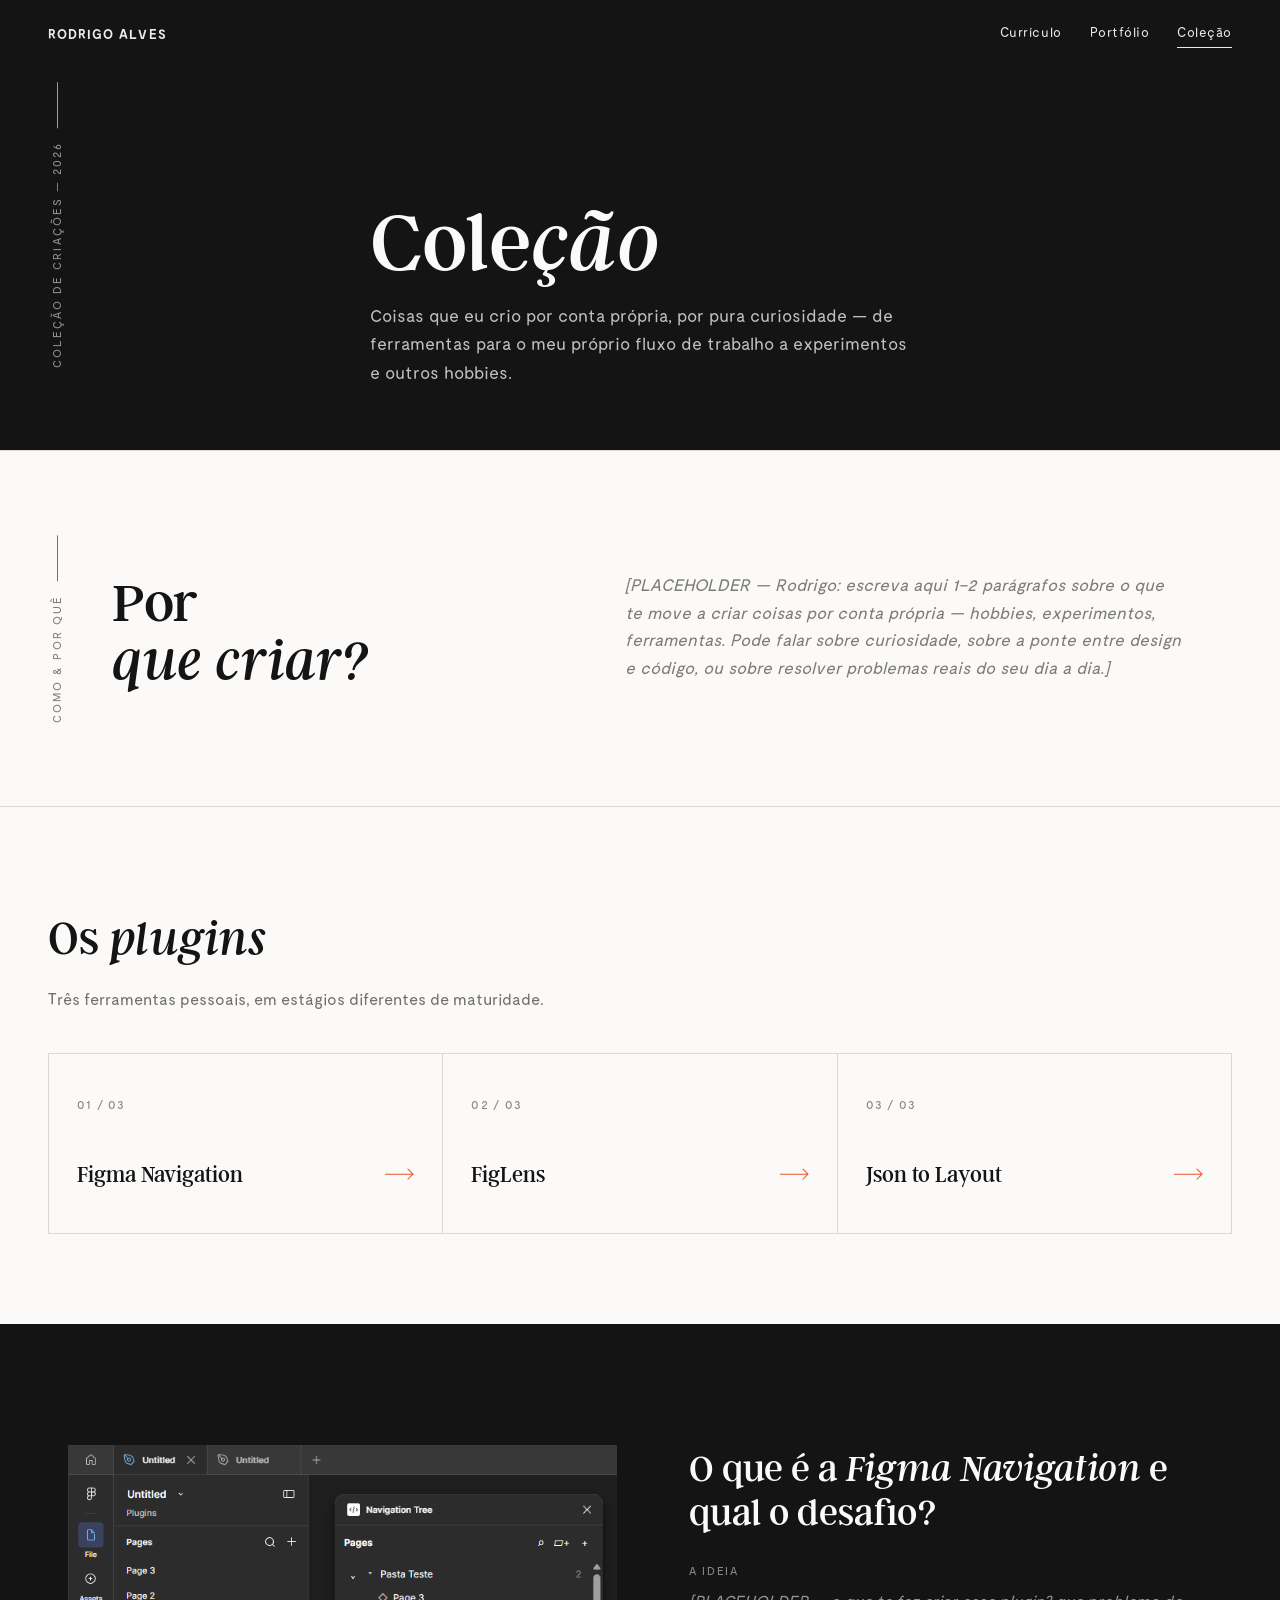
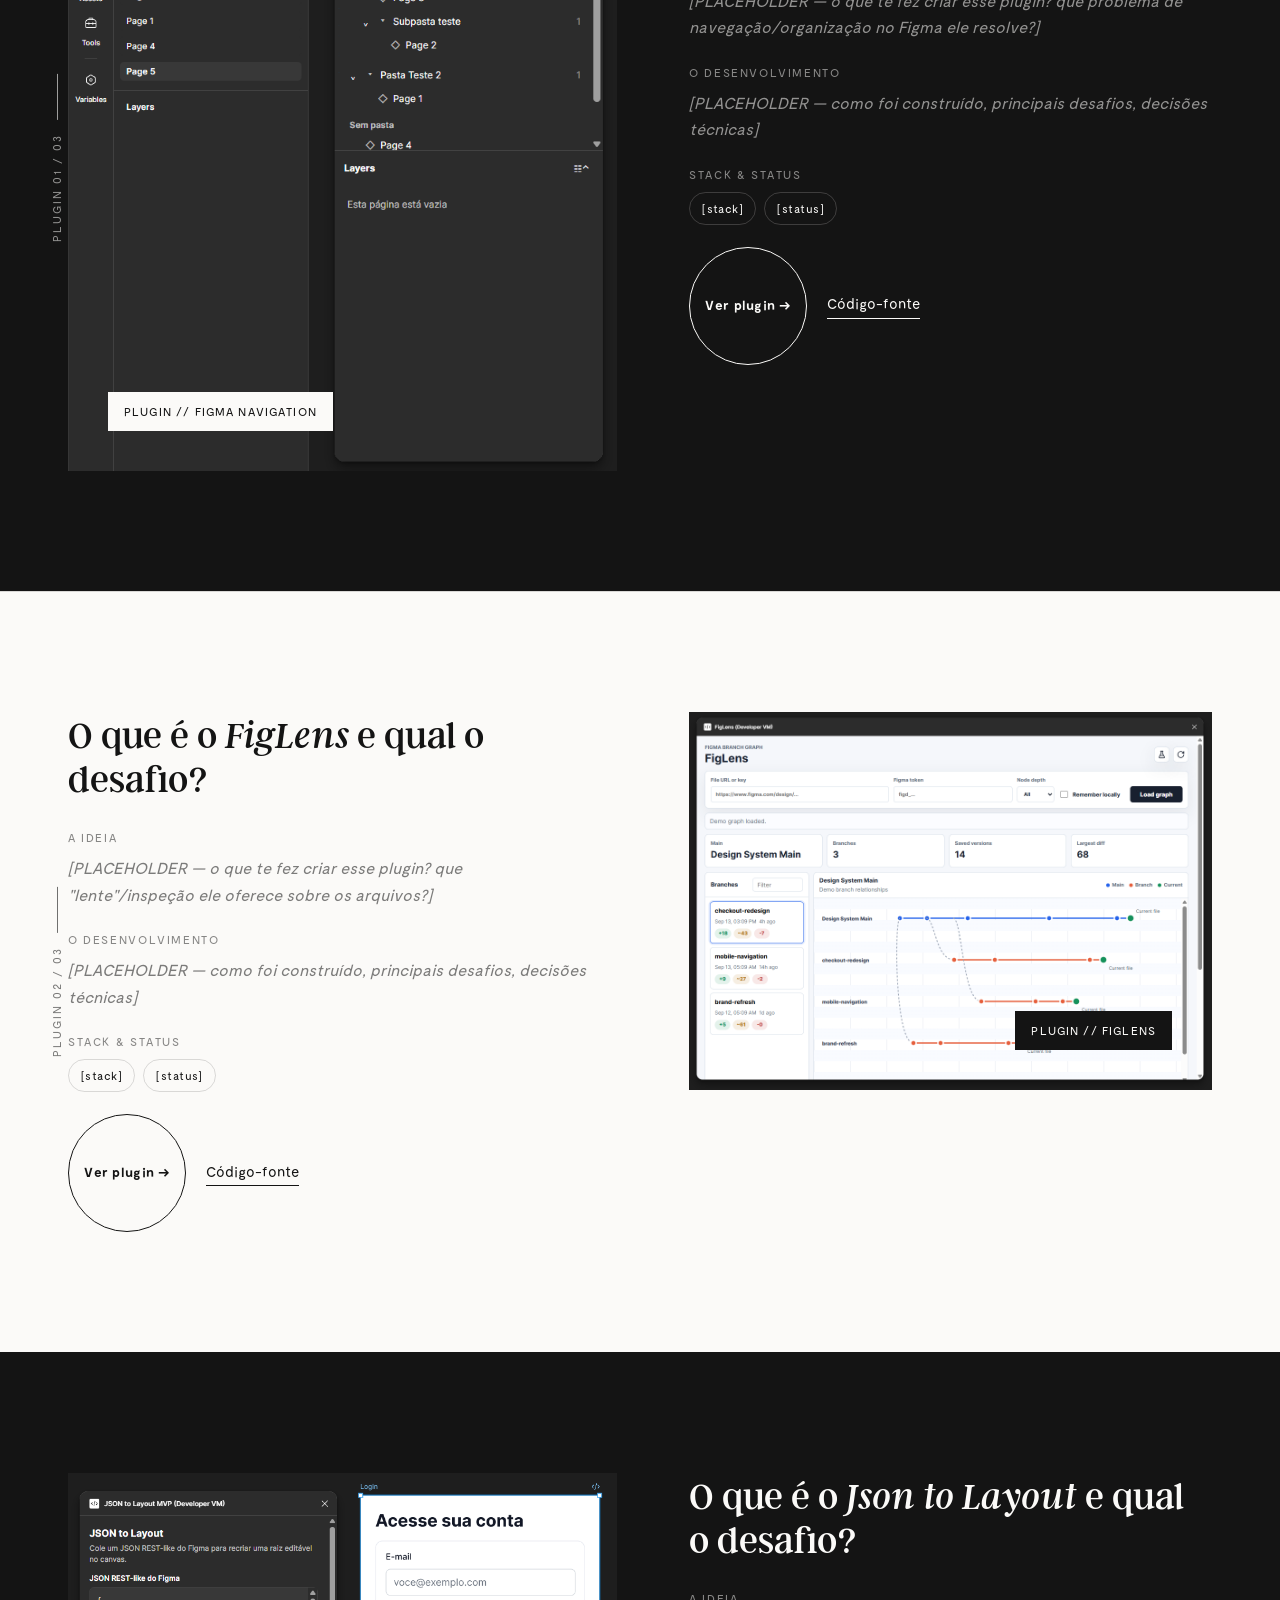
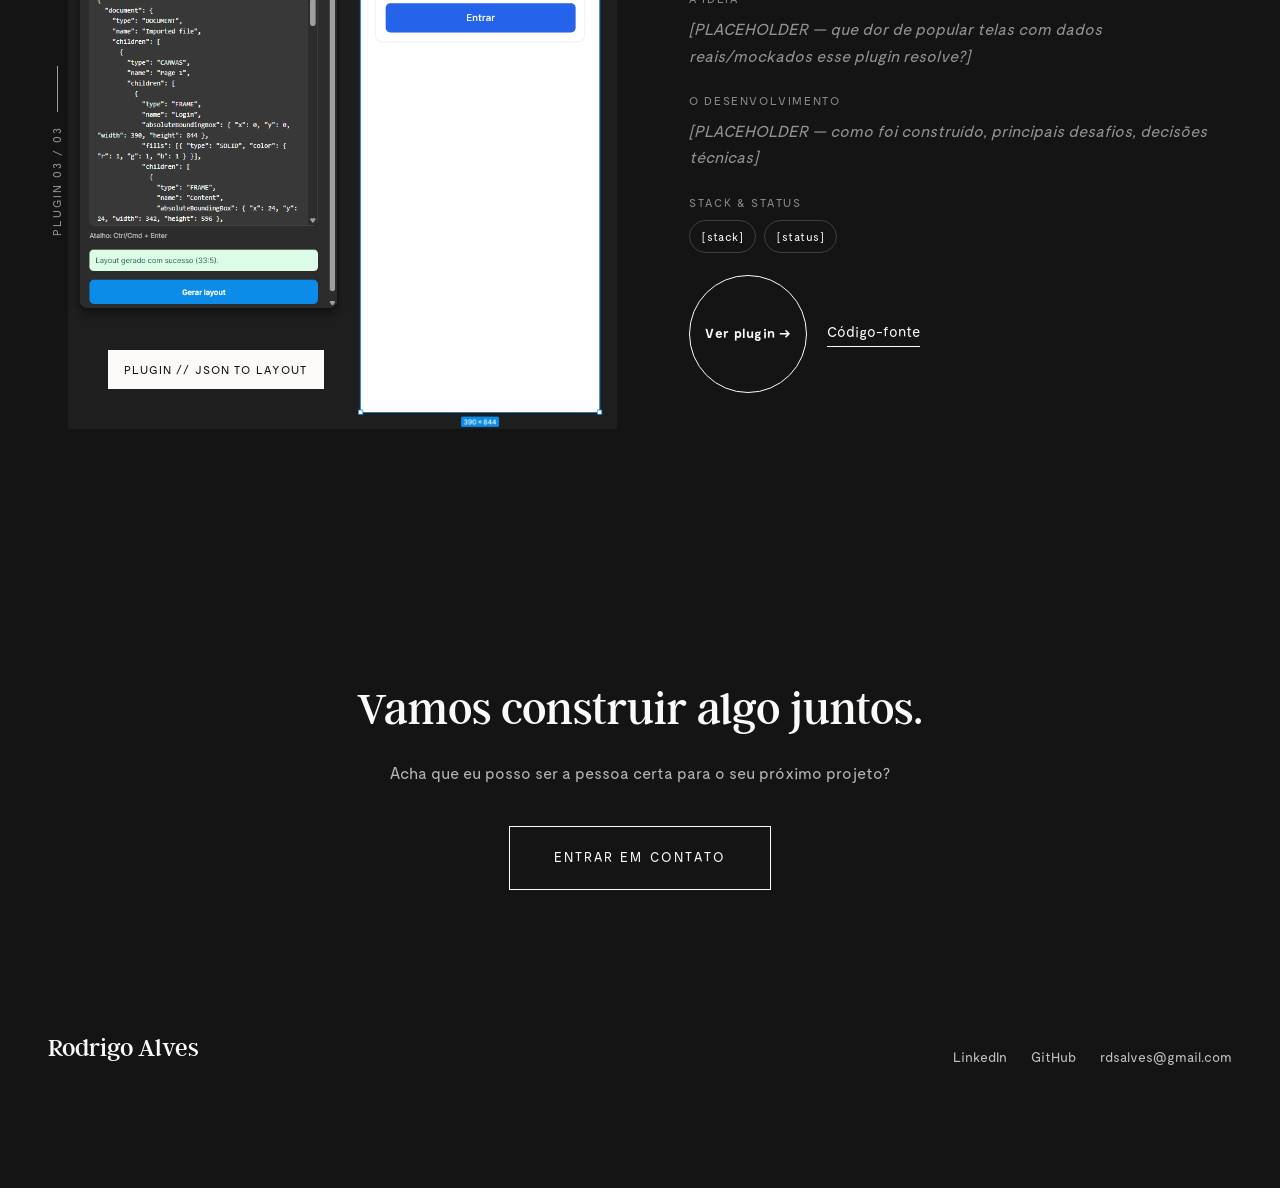
==== colecao.html @ f02ff97e "Colecao: encaixa os prints dos 3 plugins na composicao do portfolio Figma Navigation, FigLens e Json" ====
<!doctype html>
<html lang="pt-BR">
<head>
  <meta charset="UTF-8" />
  <meta name="viewport" content="width=device-width, initial-scale=1.0" />
  <title>Rodrigo Alves — Coleção de Criações</title>
  <meta name="description" content="A coleção de criações pessoais de Rodrigo Alves — de ferramentas para o próprio fluxo de trabalho a experimentos e outros hobbies." />
  <link rel="stylesheet" href="./assets/css/style.css" />
</head>
<body>

  <nav class="site-nav">
    <a href="./index.html" class="brand">Rodrigo Alves</a>
    <div class="nav-links">
      <a href="./cv.html">Currículo</a>
      <a href="./portfolio.html">Portfólio</a>
      <a href="./colecao.html" aria-current="page">Coleção</a>
    </div>
  </nav>

  <main id="top">

    <!-- ============ HERO ============ -->
    <section class="panel panel--dark page-hero">
      <div class="rail">
        <span class="tick" aria-hidden="true"></span>
        <span>Coleção de criações — 2026</span>
      </div>
      <div class="wrap">
        <h1>Cole<em>ção</em></h1>
        <p class="lede">Coisas que eu crio por conta própria, por pura curiosidade — de ferramentas
        para o meu próprio fluxo de trabalho a experimentos e outros hobbies.</p>
      </div>
    </section>

    <!-- ============ INTRO EDITORIAL ============ -->
    <section class="panel panel--light" id="sobre">
      <div class="rail">
        <span class="tick" aria-hidden="true"></span>
        <span>Como &amp; por quê</span>
      </div>
      <div class="wrap">
        <div class="editorial" data-reveal>
          <h2>Por<br /><em>que criar?</em></h2>
          <div class="editorial-body">
            <p class="placeholder-text">
              [PLACEHOLDER — Rodrigo: escreva aqui 1–2 parágrafos sobre o que te move a criar coisas
              por conta própria — hobbies, experimentos, ferramentas. Pode falar sobre curiosidade,
              sobre a ponte entre design e código, ou sobre resolver problemas reais do seu dia a dia.]
            </p>
          </div>
        </div>
      </div>
    </section>

    <!-- ============ INDEX GRID ============ -->
    <section class="panel panel--light panel--tight" id="plugins">
      <div class="wrap">
      <div class="index-heading" data-reveal style="padding-left:0;">
        <h2>Os <em>plugins</em></h2>
        <p>Três ferramentas pessoais, em estágios diferentes de maturidade.</p>
      </div>
      <div class="index-grid" data-reveal style="margin-left:0;">
        <a class="index-cell" href="#figma-navigation">
          <span class="num">01 / 03</span>
          <span class="name">Figma Navigation
            <svg class="icon" viewBox="0 0 40 16" fill="none" xmlns="http://www.w3.org/2000/svg"><path d="M0 8H38.5M38.5 8L31.5 1M38.5 8L31.5 15" stroke="currentColor" stroke-width="1.4" stroke-linecap="round" stroke-linejoin="round"/></svg>
          </span>
        </a>
        <a class="index-cell" href="#figlens">
          <span class="num">02 / 03</span>
          <span class="name">FigLens
            <svg class="icon" viewBox="0 0 40 16" fill="none" xmlns="http://www.w3.org/2000/svg"><path d="M0 8H38.5M38.5 8L31.5 1M38.5 8L31.5 15" stroke="currentColor" stroke-width="1.4" stroke-linecap="round" stroke-linejoin="round"/></svg>
          </span>
        </a>
        <a class="index-cell" href="#json-to-layout">
          <span class="num">03 / 03</span>
          <span class="name">Json to Layout
            <svg class="icon" viewBox="0 0 40 16" fill="none" xmlns="http://www.w3.org/2000/svg"><path d="M0 8H38.5M38.5 8L31.5 1M38.5 8L31.5 15" stroke="currentColor" stroke-width="1.4" stroke-linecap="round" stroke-linejoin="round"/></svg>
          </span>
        </a>
      </div>
      </div>
    </section>

    <!-- ============ SPREAD 1 — Figma Navigation ============ -->
    <section class="panel panel--dark" id="figma-navigation">
      <div class="rail">
        <span class="tick" aria-hidden="true"></span>
        <span>Plugin 01 / 03</span>
      </div>
      <div class="spread" data-reveal>
        <div class="spread-media has-image">
          <img src="./assets/img/collection/figma-navigation.png" alt="Plugin Figma Navigation (Navigation Tree) rodando na interface do Figma, organizando as páginas em pastas" />
          <span class="project-tag">Plugin // Figma Navigation</span>
        </div>
        <div class="spread-content">
          <h3>O que é a <em>Figma Navigation</em> e qual o desafio?</h3>
          <div class="spread-block">
            <h4>A ideia</h4>
            <p class="placeholder-text">[PLACEHOLDER — o que te fez criar esse plugin? que problema de navegação/organização no Figma ele resolve?]</p>
          </div>
          <div class="spread-block">
            <h4>O desenvolvimento</h4>
            <p class="placeholder-text">[PLACEHOLDER — como foi construído, principais desafios, decisões técnicas]</p>
          </div>
          <div class="spread-block">
            <h4>Stack &amp; status</h4>
            <div class="tag-list">
              <span class="tag">[stack]</span>
              <span class="tag">[status]</span>
            </div>
          </div>
          <div class="spread-actions">
            <a class="btn-circle" href="#">Ver plugin →</a>
            <a class="text-link" href="#">Código-fonte</a>
          </div>
        </div>
      </div>
    </section>

    <!-- ============ SPREAD 2 — FigLens ============ -->
    <section class="panel panel--light" id="figlens">
      <div class="rail">
        <span class="tick" aria-hidden="true"></span>
        <span>Plugin 02 / 03</span>
      </div>
      <div class="spread spread--reverse" data-reveal>
        <div class="spread-media has-image">
          <img src="./assets/img/collection/figlens.png" alt="Plugin FigLens exibindo o grafo de branches (Figma Branch Graph) de um design system" />
          <span class="project-tag">Plugin // FigLens</span>
        </div>
        <div class="spread-content">
          <h3>O que é o <em>FigLens</em> e qual o desafio?</h3>
          <div class="spread-block">
            <h4>A ideia</h4>
            <p class="placeholder-text">[PLACEHOLDER — o que te fez criar esse plugin? que "lente"/inspeção ele oferece sobre os arquivos?]</p>
          </div>
          <div class="spread-block">
            <h4>O desenvolvimento</h4>
            <p class="placeholder-text">[PLACEHOLDER — como foi construído, principais desafios, decisões técnicas]</p>
          </div>
          <div class="spread-block">
            <h4>Stack &amp; status</h4>
            <div class="tag-list">
              <span class="tag">[stack]</span>
              <span class="tag">[status]</span>
            </div>
          </div>
          <div class="spread-actions">
            <a class="btn-circle" href="#">Ver plugin →</a>
            <a class="text-link" href="#">Código-fonte</a>
          </div>
        </div>
      </div>
    </section>

    <!-- ============ SPREAD 3 — Json to Layout ============ -->
    <section class="panel panel--dark" id="json-to-layout">
      <div class="rail">
        <span class="tick" aria-hidden="true"></span>
        <span>Plugin 03 / 03</span>
      </div>
      <div class="spread" data-reveal>
        <div class="spread-media has-image">
          <img src="./assets/img/collection/json-to-layout.png" alt="Plugin JSON to Layout convertendo um JSON REST-like do Figma em um layout editável no canvas" />
          <span class="project-tag">Plugin // Json to Layout</span>
        </div>
        <div class="spread-content">
          <h3>O que é o <em>Json to Layout</em> e qual o desafio?</h3>
          <div class="spread-block">
            <h4>A ideia</h4>
            <p class="placeholder-text">[PLACEHOLDER — que dor de popular telas com dados reais/mockados esse plugin resolve?]</p>
          </div>
          <div class="spread-block">
            <h4>O desenvolvimento</h4>
            <p class="placeholder-text">[PLACEHOLDER — como foi construído, principais desafios, decisões técnicas]</p>
          </div>
          <div class="spread-block">
            <h4>Stack &amp; status</h4>
            <div class="tag-list">
              <span class="tag">[stack]</span>
              <span class="tag">[status]</span>
            </div>
          </div>
          <div class="spread-actions">
            <a class="btn-circle" href="#">Ver plugin →</a>
            <a class="text-link" href="#">Código-fonte</a>
          </div>
        </div>
      </div>
    </section>

  </main>

  <footer class="panel panel--dark" id="contato">
    <div class="wrap">
      <div class="closing" data-reveal style="padding:0;">
        <h2>Vamos construir algo juntos.</h2>
        <p>Acha que eu posso ser a pessoa certa para o seu próximo projeto?</p>
        <a class="btn-box" href="mailto:rdsalves@gmail.com">Entrar em contato</a>
      </div>
      <div class="site-footer" style="padding-bottom:0; margin-top:72px;">
        <span class="mark">Rodrigo Alves</span>
        <div class="links">
          <a href="https://www.linkedin.com/in/rdsalves" target="_blank" rel="noopener">LinkedIn</a>
          <a href="https://github.com/rdsalvesPUC" target="_blank" rel="noopener">GitHub</a>
          <a href="mailto:rdsalves@gmail.com">rdsalves@gmail.com</a>
        </div>
      </div>
    </div>
  </footer>

  <script src="./assets/js/script.js"></script>
</body>
</html>
---- assets/css/style.css ----
/* ==========================================================================
   Rodrigo Alves — Coleção de Criações — v2 "Editorial"
   Adaptado da identidade visual do portfólio pessoal (ArgentCF + Moderat,
   preto/branco/coral, tipografia editorial, wayfinding rotacionado).
   ========================================================================== */

@font-face {
  font-family: "Argent CF";
  src: url("../fonts/ArgentCF-Light.woff2") format("woff2");
  font-weight: 300;
  font-style: normal;
  font-display: swap;
}
@font-face {
  font-family: "Argent CF";
  src: url("../fonts/ArgentCF-LightItalic.woff2") format("woff2");
  font-weight: 300;
  font-style: italic;
  font-display: swap;
}
@font-face {
  font-family: "Argent CF";
  src: url("../fonts/ArgentCF-Regular.woff2") format("woff2");
  font-weight: 400;
  font-style: normal;
  font-display: swap;
}
@font-face {
  font-family: "Argent CF";
  src: url("../fonts/ArgentCF-RegularItalic.woff2") format("woff2");
  font-weight: 400;
  font-style: italic;
  font-display: swap;
}
@font-face {
  font-family: "Argent CF";
  src: url("../fonts/ArgentCF-DemiBold.woff2") format("woff2");
  font-weight: 600;
  font-style: normal;
  font-display: swap;
}
@font-face {
  font-family: "Argent CF";
  src: url("../fonts/ArgentCF-ExtraBold.woff2") format("woff2");
  font-weight: 800;
  font-style: normal;
  font-display: swap;
}
@font-face {
  font-family: "Moderat";
  src: url("../fonts/Moderat-Regular.woff2") format("woff2");
  font-weight: 400;
  font-style: normal;
  font-display: swap;
}
@font-face {
  font-family: "Moderat";
  src: url("../fonts/Moderat-Bold.woff2") format("woff2");
  font-weight: 700;
  font-style: normal;
  font-display: swap;
}

:root {
  --ink: #141414;
  --ink-soft: #2a2a2a;
  --paper: #fbfaf8;
  --paper-dim: #efece7;
  --coral: #e8552e;
  --line: rgba(20, 20, 20, 0.15);
  --line-on-dark: rgba(251, 250, 248, 0.18);
  --serif: "Argent CF", Georgia, "Times New Roman", serif;
  --sans: "Moderat", -apple-system, BlinkMacSystemFont, "Segoe UI", sans-serif;
  --gutter: 48px;
}

* {
  box-sizing: border-box;
}

html {
  scroll-behavior: smooth;
}

body {
  margin: 0;
  background: var(--paper);
  color: var(--ink);
  font-family: var(--sans);
  font-size: 16px;
  line-height: 1.65;
  -webkit-font-smoothing: antialiased;
}

img {
  max-width: 100%;
  display: block;
}

a {
  color: inherit;
}

.icon {
  width: 1em;
  height: 1em;
  display: inline-block;
  vertical-align: middle;
}

.wrap {
  max-width: 1366px;
  margin: 0 auto;
  padding: 0 var(--gutter);
}

@media (max-width: 720px) {
  :root {
    --gutter: 24px;
  }
}

/* ---------- Rail: vertical rotated wayfinding label ---------- */

.rail {
  position: absolute;
  left: var(--gutter);
  top: 50%;
  transform: translateY(-50%);
  display: flex;
  flex-direction: column;
  align-items: center;
  gap: 14px;
}

.rail .tick {
  width: 1px;
  height: 46px;
  background: currentColor;
  opacity: 0.6;
}

.rail span {
  writing-mode: vertical-rl;
  transform: rotate(180deg);
  font-family: var(--sans);
  font-size: 0.7rem;
  letter-spacing: 0.18em;
  text-transform: uppercase;
  opacity: 0.55;
  white-space: nowrap;
}

@media (max-width: 720px) {
  .rail {
    display: none;
  }
}

/* ---------- Nav ---------- */

.site-nav {
  position: fixed;
  top: 0;
  left: 0;
  right: 0;
  z-index: 30;
  display: flex;
  justify-content: space-between;
  align-items: center;
  gap: 16px;
  padding: 22px var(--gutter);
  mix-blend-mode: difference;
  color: #fff;
  font-family: var(--sans);
  font-size: 0.82rem;
  letter-spacing: 0.04em;
}

.site-nav a {
  text-decoration: none;
  color: inherit;
}

.site-nav .nav-links {
  display: flex;
  gap: 28px;
}

.site-nav .nav-links a {
  padding-bottom: 3px;
  border-bottom: 1px solid transparent;
}

.site-nav .nav-links a:hover {
  border-bottom-color: currentColor;
}

.site-nav .nav-links a[aria-current="page"] {
  border-bottom-color: currentColor;
}

.site-nav .brand {
  font-weight: 700;
  text-transform: uppercase;
  letter-spacing: 0.08em;
  white-space: nowrap;
}

@media (max-width: 620px) {
  .site-nav {
    font-size: 0.74rem;
    padding: 16px var(--gutter);
  }
  .site-nav .nav-links {
    gap: 16px;
  }
}

/* ---------- Panels (full-bleed alternating sections) ---------- */

.panel {
  position: relative;
  padding: 120px 0;
  overflow: hidden;
}

.panel--dark {
  background: var(--ink);
  color: var(--paper);
}

.panel--light {
  background: var(--paper);
  color: var(--ink);
}

.panel--tight {
  padding: 90px 0;
}

.panel + .panel {
  border-top: 1px solid var(--line);
}

.panel--dark + .panel--dark {
  border-top-color: var(--line-on-dark);
}

/* ---------- Hero ---------- */

.hero {
  min-height: 100vh;
  display: flex;
  align-items: center;
  padding-top: 120px;
  padding-bottom: 80px;
}

.hero-eyebrow {
  display: flex;
  align-items: center;
  gap: 10px;
  font-size: 0.78rem;
  letter-spacing: 0.18em;
  text-transform: uppercase;
  margin-bottom: 28px;
  color: var(--paper);
  opacity: 0.85;
}

.hero-eyebrow .icon {
  color: var(--coral);
  width: 1.4em;
  height: 0.6em;
}

.hero h1 {
  font-family: var(--sans);
  font-weight: 700;
  text-transform: uppercase;
  letter-spacing: 0.01em;
  font-size: clamp(2.6rem, 8vw, 5.6rem);
  line-height: 0.98;
  margin: 0 0 28px;
}

.hero .tagline {
  font-family: var(--serif);
  font-style: italic;
  font-weight: 400;
  font-size: clamp(1.3rem, 2.6vw, 1.9rem);
  max-width: 20ch;
  margin: 0;
  display: flex;
  align-items: baseline;
  gap: 14px;
}

.hero .tagline .icon {
  color: var(--coral);
  font-style: normal;
  width: 0.6em;
  height: 0.6em;
}

.hero-scroll {
  position: absolute;
  right: var(--gutter);
  bottom: 56px;
  width: 60px;
  height: 60px;
  color: var(--paper);
  opacity: 0.8;
}

/* ---------- Editorial intro (title col + text col) ---------- */

.editorial {
  display: grid;
  grid-template-columns: 0.85fr 1.15fr;
  gap: 64px;
  padding-left: 64px;
}

.editorial h2 {
  font-family: var(--serif);
  font-size: clamp(2.4rem, 5vw, 3.6rem);
  font-weight: 400;
  line-height: 1;
  margin: 0;
}

.editorial h2 em {
  font-style: italic;
  font-weight: 400;
}

.editorial-body p {
  margin: 0 0 20px;
  font-size: 1.05rem;
  max-width: 56ch;
}

.editorial-body p:last-child {
  margin-bottom: 0;
}

.editorial-body p.placeholder-text {
  font-style: italic;
  opacity: 0.55;
}

@media (max-width: 860px) {
  .editorial {
    grid-template-columns: 1fr;
    padding-left: 0;
    gap: 28px;
  }
}

/* ---------- Index grid (bordered, like the client-logo grid) ---------- */

.index-heading {
  padding-left: 64px;
  margin-bottom: 40px;
}

.index-heading h2 {
  font-family: var(--serif);
  font-size: clamp(2.2rem, 4.5vw, 3rem);
  font-weight: 400;
  margin: 0 0 10px;
}

.index-heading p {
  margin: 0;
  opacity: 0.6;
}

.index-grid {
  display: grid;
  grid-template-columns: repeat(3, 1fr);
  border-top: 1px solid var(--line);
  border-left: 1px solid var(--line);
  margin-left: 64px;
}

.index-cell {
  border-right: 1px solid var(--line);
  border-bottom: 1px solid var(--line);
  padding: 40px 28px;
  display: flex;
  flex-direction: column;
  justify-content: space-between;
  gap: 40px;
  min-height: 180px;
  text-decoration: none;
  color: inherit;
  transition: background 0.2s ease;
}

.index-cell:hover {
  background: var(--paper-dim);
}

.index-cell .num {
  font-family: var(--sans);
  font-size: 0.78rem;
  letter-spacing: 0.1em;
  opacity: 0.5;
}

.index-cell .name {
  font-family: var(--serif);
  font-size: 1.4rem;
  display: flex;
  align-items: center;
  justify-content: space-between;
  gap: 12px;
}

.index-cell .name .icon {
  color: var(--coral);
  width: 1.3em;
  height: 0.55em;
  flex-shrink: 0;
}

@media (max-width: 860px) {
  .index-grid,
  .index-heading {
    margin-left: 0;
    padding-left: 0;
  }
  .index-grid {
    grid-template-columns: 1fr;
  }
}

/* ---------- Case-study spreads ---------- */

.spread {
  display: grid;
  grid-template-columns: minmax(0, 1.05fr) 1fr;
  align-items: start;
  gap: 72px;
  max-width: 1240px;
  margin: 0 auto;
  padding: 0 var(--gutter);
}

.spread-media {
  position: relative;
  background: linear-gradient(135deg, rgba(255, 255, 255, 0.06), rgba(255, 255, 255, 0));
  display: flex;
  align-items: center;
  justify-content: center;
  padding: 64px;
  min-height: 420px;
}

.panel--light .spread-media {
  background: linear-gradient(135deg, var(--paper-dim), var(--paper));
}

.spread-media .frame {
  width: 100%;
  aspect-ratio: 4/3;
  border: 1px dashed var(--line);
  display: flex;
  align-items: center;
  justify-content: center;
  text-align: center;
  font-size: 0.85rem;
  opacity: 0.6;
  padding: 20px;
}

.panel--dark .spread-media .frame {
  border-color: var(--line-on-dark);
}

.spread-media img {
  width: 100%;
  height: 100%;
  object-fit: cover;
}

.project-tag {
  position: absolute;
  left: 40px;
  bottom: 40px;
  background: var(--paper);
  color: var(--ink);
  font-size: 0.72rem;
  letter-spacing: 0.1em;
  text-transform: uppercase;
  padding: 10px 16px;
}

.panel--light .project-tag {
  background: var(--ink);
  color: var(--paper);
}

.spread-content {
  display: flex;
  flex-direction: column;
  justify-content: flex-start;
  padding: 0;
}

.spread-content h3 {
  font-family: var(--serif);
  font-weight: 400;
  font-size: clamp(1.7rem, 3.2vw, 2.4rem);
  line-height: 1.15;
  margin: 0 0 28px;
}

.spread-content h3 em {
  font-style: italic;
}

.spread-block {
  margin-bottom: 22px;
}

.spread-block:last-of-type {
  margin-bottom: 28px;
}

.spread-block h4 {
  font-size: 0.72rem;
  text-transform: uppercase;
  letter-spacing: 0.14em;
  opacity: 0.5;
  margin: 0 0 8px;
  font-weight: 400;
}

.spread-block p {
  margin: 0;
  max-width: 52ch;
}

.spread-block p.placeholder-text {
  font-style: italic;
  opacity: 0.55;
}

.tag-list {
  display: flex;
  flex-wrap: wrap;
  gap: 8px;
}

.tag {
  font-size: 0.72rem;
  letter-spacing: 0.04em;
  padding: 6px 12px;
  border: 1px solid var(--line);
  border-radius: 999px;
}

.panel--dark .tag {
  border-color: var(--line-on-dark);
}

/* dev-coded chip: coral outline (design em tinta, desenvolvimento em coral) */
.tag--dev {
  border-color: var(--coral);
  color: var(--coral);
}

.btn-circle {
  width: 118px;
  height: 118px;
  border-radius: 50%;
  border: 1px solid currentColor;
  display: flex;
  align-items: center;
  justify-content: center;
  text-align: center;
  text-decoration: none;
  color: inherit;
  font-family: var(--sans);
  font-size: 0.82rem;
  font-weight: 700;
  letter-spacing: 0.02em;
  flex-shrink: 0;
  transition: background 0.2s ease, color 0.2s ease;
}

.panel--dark .btn-circle:hover {
  background: var(--paper);
  color: var(--ink);
}

.panel--light .btn-circle:hover {
  background: var(--ink);
  color: var(--paper);
}

.spread-actions {
  display: flex;
  align-items: center;
  gap: 20px;
  flex-wrap: wrap;
}

.text-link {
  font-size: 0.9rem;
  text-decoration: none;
  border-bottom: 1px solid currentColor;
  padding-bottom: 2px;
  color: inherit;
}

.spread--reverse .spread-media {
  order: 2;
}

.spread--reverse .spread-content {
  order: 1;
}

@media (max-width: 860px) {
  .spread {
    grid-template-columns: 1fr;
    gap: 32px;
  }
  .spread--reverse .spread-media,
  .spread--reverse .spread-content {
    order: initial;
  }
  .spread-media.has-image > img,
  .spread--reverse .spread-media.has-image > img {
    width: 100%;
    margin-left: 0;
  }
  .spread-media.has-image:has(.work-shot) {
    padding-bottom: 0;
  }
  .spread-media.has-image .work-shot {
    position: static;
    width: 80%;
    margin: -28px 0 0 auto;
  }
  .spread--reverse .spread-media.has-image .work-shot {
    margin: -28px auto 0 0;
  }
  .spread-media {
    padding: 24px;
    min-height: 0;
  }
  .spread-media.has-image {
    padding: 0;
  }
  .spread-content {
    padding: 0;
  }
}

/* ---------- Footer ---------- */

.site-footer {
  padding: 64px 0 48px;
  display: flex;
  justify-content: space-between;
  align-items: flex-end;
  flex-wrap: wrap;
  gap: 24px;
}

.site-footer .mark {
  font-family: var(--serif);
  font-size: 1.6rem;
}

.site-footer .links {
  display: flex;
  gap: 24px;
  flex-wrap: wrap;
}

.site-footer a {
  text-decoration: none;
  font-size: 0.85rem;
  opacity: 0.75;
}

.site-footer a:hover {
  opacity: 1;
}

/* ---------- Reveal on scroll (progressive enhancement) ---------- */

.reveal-ready {
  opacity: 0;
  transform: translateY(20px);
  transition: opacity 0.7s ease, transform 0.7s ease;
}

.reveal-ready.is-visible {
  opacity: 1;
  transform: translateY(0);
}

/* ==========================================================================
   v3 — multipage additions
   ========================================================================== */

/* ---------- Page hero (secondary pages) ---------- */

.page-hero {
  min-height: 50vh;
  display: flex;
  align-items: flex-end;
  padding-top: 140px;
  padding-bottom: 64px;
}

.page-hero h1 {
  font-family: var(--serif);
  font-weight: 400;
  font-size: clamp(2.8rem, 8vw, 5.4rem);
  line-height: 0.98;
  margin: 0 0 20px;
}

.page-hero h1 em {
  font-style: italic;
}

.page-hero .lede {
  font-size: 1.08rem;
  max-width: 54ch;
  opacity: 0.75;
  margin: 0;
}

/* ---------- Home: name lockup ---------- */

.lockup h1 {
  font-family: var(--sans);
  font-weight: 700;
  text-transform: uppercase;
  font-size: clamp(2.4rem, 7.5vw, 5.2rem);
  line-height: 1.02;
  letter-spacing: 0.14em;
  margin: 0 0 18px;
}

@media (max-width: 620px) {
  .lockup h1 {
    letter-spacing: 0.06em;
  }
}

/* ---------- Nav cards (home index) ---------- */

.nav-grid {
  display: grid;
  grid-template-columns: repeat(3, 1fr);
  border-top: 1px solid var(--line);
  border-left: 1px solid var(--line);
}

.panel--dark .nav-grid {
  border-top-color: var(--line-on-dark);
  border-left-color: var(--line-on-dark);
}

.nav-card {
  border-right: 1px solid var(--line);
  border-bottom: 1px solid var(--line);
  padding: 36px 30px 30px;
  display: flex;
  flex-direction: column;
  gap: 14px;
  min-height: 230px;
  text-decoration: none;
  color: inherit;
  transition: background 0.25s ease;
}

.panel--dark .nav-card {
  border-right-color: var(--line-on-dark);
  border-bottom-color: var(--line-on-dark);
}

.nav-card:hover {
  background: var(--paper-dim);
}

.panel--dark .nav-card:hover {
  background: rgba(251, 250, 248, 0.05);
}

.nav-card .num {
  font-size: 0.74rem;
  letter-spacing: 0.14em;
  opacity: 0.45;
}

.nav-card h3 {
  font-family: var(--serif);
  font-weight: 400;
  font-size: 1.7rem;
  margin: 0;
}

.nav-card p {
  margin: 0;
  font-size: 0.92rem;
  opacity: 0.65;
  flex-grow: 1;
}

.nav-card .go {
  display: flex;
  align-items: center;
  gap: 10px;
  font-size: 0.8rem;
  letter-spacing: 0.08em;
  text-transform: uppercase;
  color: var(--coral);
}

.nav-card .go .icon {
  width: 1.6em;
  height: 0.7em;
}

@media (max-width: 860px) {
  .nav-grid {
    grid-template-columns: 1fr;
  }
  .nav-card {
    min-height: 0;
  }
}

/* ---------- Client logo grid ---------- */

.logo-grid {
  display: grid;
  grid-template-columns: repeat(5, 1fr);
  border-top: 1px solid var(--line);
  border-left: 1px solid var(--line);
}

.logo-cell {
  border-right: 1px solid var(--line);
  border-bottom: 1px solid var(--line);
  aspect-ratio: 3 / 2;
  display: flex;
  align-items: center;
  justify-content: center;
  padding: 22px;
}

.logo-cell a {
  display: flex;
  align-items: center;
  justify-content: center;
  width: 100%;
  height: 100%;
}

.logo-cell img {
  max-width: 100%;
  max-height: 100%;
  width: auto;
  object-fit: contain;
  filter: grayscale(1);
  opacity: 0.75;
  transition: opacity 0.25s ease;
  /* os PNGs vêm do PDF com fundo branco opaco; multiply "apaga" esse fundo
     contra o papel off-white em vez de deixar caixinhas brancas visíveis.
     Só funciona sobre fundo claro — a grade de logos só aparece em painéis claros. */
  mix-blend-mode: multiply;
}

.logo-cell:hover img {
  opacity: 1;
}

@media (max-width: 860px) {
  .logo-grid {
    grid-template-columns: repeat(2, 1fr);
  }
}

/* ---------- Spread media with real images ---------- */

.spread-media.has-image {
  padding: 0;
  background: transparent;
  min-height: 0;
  display: block;
}

.spread-media.has-image > img {
  width: 88%;
  height: auto;
  display: block;
}

.spread-media.has-image:has(.work-shot):not(:has(.spread-extra)) {
  padding-bottom: 56px;
}

.spread-media.has-image:not(:has(.work-shot)) > img {
  width: 100%;
}

.spread-media.has-image .work-shot {
  position: absolute;
  right: 0;
  bottom: 0;
  width: 54%;
  margin: 0;
}

.spread-media.has-image .work-shot img {
  width: 100%;
  height: auto;
  max-height: none;
  box-shadow: 0 24px 60px rgba(0, 0, 0, 0.4);
}

.spread--reverse .spread-media.has-image > img {
  margin-left: auto;
}

.spread--reverse .spread-media.has-image .work-shot {
  right: auto;
  left: 0;
}

/* image on the right (reverse) -> client tag on the right, clear of the overlap */
.spread--reverse .spread-media.has-image .project-tag {
  left: auto;
  right: 40px;
}

/* projects with extra images: hero + overlap grouped, extras in a row below */
.spread-media.has-image .comp-hero {
  position: relative;
  padding-bottom: 56px;
}

.spread-media.has-image .comp-hero > img {
  width: 88%;
  height: auto;
  display: block;
}

.spread--reverse .spread-media.has-image .comp-hero > img {
  margin-left: auto;
}

.spread-media.has-image .spread-extra {
  margin-top: 20px;
}

/* ---------- Multi-delivery projects (Rede D'Or, FGV): sub-project grid ---------- */

.deliveries {
  max-width: 1240px;
  margin: 72px auto 0;
  padding: 0 var(--gutter);
}

.deliveries-head {
  display: flex;
  align-items: baseline;
  gap: 16px;
  border-bottom: 1px solid var(--line);
  padding-bottom: 16px;
  margin-bottom: 36px;
}

.panel--dark .deliveries-head {
  border-bottom-color: var(--line-on-dark);
}

.deliveries-head h3 {
  font-family: var(--serif);
  font-weight: 400;
  font-style: italic;
  font-size: 1.8rem;
  margin: 0;
}

.deliveries-head span {
  font-size: 0.72rem;
  letter-spacing: 0.14em;
  text-transform: uppercase;
  opacity: 0.5;
}

.deliveries-grid {
  display: grid;
  grid-template-columns: repeat(auto-fit, minmax(240px, 1fr));
  gap: 28px;
}

.delivery {
  display: flex;
  flex-direction: column;
}

.delivery .shot {
  border: 1px solid var(--line);
  aspect-ratio: 4 / 3;
  overflow: hidden;
  background: rgba(0, 0, 0, 0.04);
}

.panel--dark .delivery .shot {
  border-color: var(--line-on-dark);
  background: rgba(255, 255, 255, 0.04);
}

.delivery .shot img {
  width: 100%;
  height: 100%;
  object-fit: cover;
  object-position: top;
}

.delivery h4 {
  font-family: var(--serif);
  font-weight: 400;
  font-size: 1.2rem;
  margin: 18px 0 4px;
}

.delivery .kind {
  font-size: 0.72rem;
  letter-spacing: 0.1em;
  text-transform: uppercase;
  opacity: 0.5;
  margin: 0 0 18px;
}

.delivery .go {
  margin-top: auto;
}

.delivery .go .btn-circle {
  width: 96px;
  height: 96px;
  font-size: 0.74rem;
}

.spread-extra {
  display: grid;
  grid-template-columns: repeat(auto-fit, minmax(220px, 1fr));
  gap: 16px;
  margin-top: 28px;
}

.spread-extra figure {
  margin: 0;
}

.spread-extra img {
  width: 100%;
  border: 1px solid var(--line);
}

.panel--dark .spread-extra img {
  border-color: var(--line-on-dark);
}

.spread-extra figcaption {
  font-size: 0.74rem;
  letter-spacing: 0.06em;
  text-transform: uppercase;
  opacity: 0.5;
  margin-top: 8px;
}

.spread-note {
  margin-top: 26px;
  padding-top: 18px;
  border-top: 1px solid var(--line);
  font-size: 0.84rem;
  opacity: 0.55;
  max-width: 52ch;
}

.panel--dark .spread-note {
  border-top-color: var(--line-on-dark);
}

.spread-note strong {
  display: block;
  font-weight: 400;
  font-size: 0.72rem;
  letter-spacing: 0.14em;
  text-transform: uppercase;
  color: var(--coral);
  margin-bottom: 6px;
}

/* work screenshot inside content column */
.work-shot {
  margin: 0 0 26px;
}

.work-shot img {
  width: 100%;
  border: 1px solid var(--line);
}

.panel--dark .work-shot img {
  border-color: var(--line-on-dark);
}

/* ---------- CV ---------- */

.cv-layout {
  display: grid;
  grid-template-columns: 15rem 1fr;
  gap: 72px;
  align-items: start;
}

.cv-side section {
  margin-bottom: 34px;
}

.cv-side h2 {
  font-size: 0.74rem;
  letter-spacing: 0.16em;
  text-transform: uppercase;
  color: var(--coral);
  margin: 0 0 12px;
  font-weight: 400;
  font-family: var(--sans);
}

.cv-side ul {
  list-style: none;
  margin: 0;
  padding: 0;
}

.cv-side li {
  font-size: 0.92rem;
  padding: 3px 0;
  opacity: 0.8;
}

.cv-side a {
  text-decoration: none;
  border-bottom: 1px solid var(--line);
}

/* sub-rótulo dentro de uma seção do sidebar (ex.: Design / Desenvolvimento) */
.cv-subhead {
  font-family: var(--sans);
  font-size: 0.66rem;
  letter-spacing: 0.14em;
  text-transform: uppercase;
  font-weight: 500;
  opacity: 0.55;
  margin: 16px 0 8px;
}
.cv-subhead:first-of-type {
  margin-top: 0;
}

/* chips de competência no sidebar: preenchem a coluna (que agora é fixa) */
.cv-side .tag-list {
  width: 100%;
  margin-bottom: 4px;
}
.cv-side .tag {
  font-size: 0.7rem;
  padding: 4px 10px;
}

.cv-main h2 {
  font-family: var(--serif);
  font-weight: 400;
  font-size: clamp(2rem, 4vw, 2.8rem);
  margin: 0 0 32px;
}

.cv-main h2 em {
  font-style: italic;
}

.cv-main h2 + .cv-entry {
  border-top: 1px solid var(--line);
}

.cv-entry {
  border-bottom: 1px solid var(--line);
  padding: 26px 0;
}

.cv-entry .role-head {
  display: flex;
  justify-content: space-between;
  align-items: baseline;
  gap: 20px;
  flex-wrap: wrap;
  margin-bottom: 4px;
}

.cv-entry h3 {
  font-family: var(--sans);
  font-weight: 700;
  font-size: 1.05rem;
  letter-spacing: 0.04em;
  text-transform: uppercase;
  margin: 0;
}

.cv-entry .period {
  font-size: 0.8rem;
  letter-spacing: 0.08em;
  opacity: 0.55;
  white-space: nowrap;
}

.cv-entry .role {
  font-size: 0.82rem;
  letter-spacing: 0.12em;
  text-transform: uppercase;
  opacity: 0.7;
  margin: 0 0 12px;
}

.cv-entry p {
  margin: 0 0 10px;
  max-width: 78ch;
  font-size: 0.95rem;
}

.cv-entry ul {
  margin: 10px 0 0;
  padding-left: 18px;
  max-width: 78ch;
}

.cv-entry li {
  font-size: 0.92rem;
  margin-bottom: 6px;
  opacity: 0.85;
}

/* barra coral: rascunho a confirmar, ou destaque do cargo atual */
.cv-entry.is-placeholder,
.cv-entry.is-current {
  border-left: 2px solid var(--coral);
  padding-left: 20px;
}

/* education entries with an institution logo on the right */
.cv-entry.has-logo {
  display: flex;
  align-items: center;
  gap: 36px;
}

.cv-entry.has-logo .cv-entry-body {
  flex: 1;
  min-width: 0;
}

.cv-entry .cv-logo {
  flex-shrink: 0;
  width: 92px;
  display: flex;
  align-items: center;
  justify-content: center;
}

.cv-entry .cv-logo img {
  max-width: 100%;
  max-height: 76px;
  width: auto;
  filter: grayscale(1);
  opacity: 0.65;
  /* white/light backgrounds vanish against the light panel; only the mark shows */
  mix-blend-mode: multiply;
}

@media (max-width: 480px) {
  .cv-entry.has-logo {
    gap: 18px;
  }
  .cv-entry .cv-logo {
    width: 60px;
  }
}

.cv-section + .cv-section {
  margin-top: 64px;
}

@media (max-width: 860px) {
  .cv-layout {
    grid-template-columns: 1fr;
    gap: 44px;
  }
}

/* ---------- Closing / contact ---------- */

.closing {
  text-align: center;
  padding: 120px 0;
}

.closing h2 {
  font-family: var(--serif);
  font-weight: 400;
  font-size: clamp(1.8rem, 4vw, 2.9rem);
  margin: 0 0 14px;
}

.closing p {
  margin: 0 0 40px;
  opacity: 0.7;
}

.btn-box {
  display: inline-block;
  border: 1px solid currentColor;
  padding: 20px 44px;
  text-decoration: none;
  color: inherit;
  font-size: 0.82rem;
  letter-spacing: 0.16em;
  text-transform: uppercase;
  transition: background 0.2s ease, color 0.2s ease;
}

.panel--light .btn-box:hover {
  background: var(--ink);
  color: var(--paper);
}

.panel--dark .btn-box:hover {
  background: var(--paper);
  color: var(--ink);
}
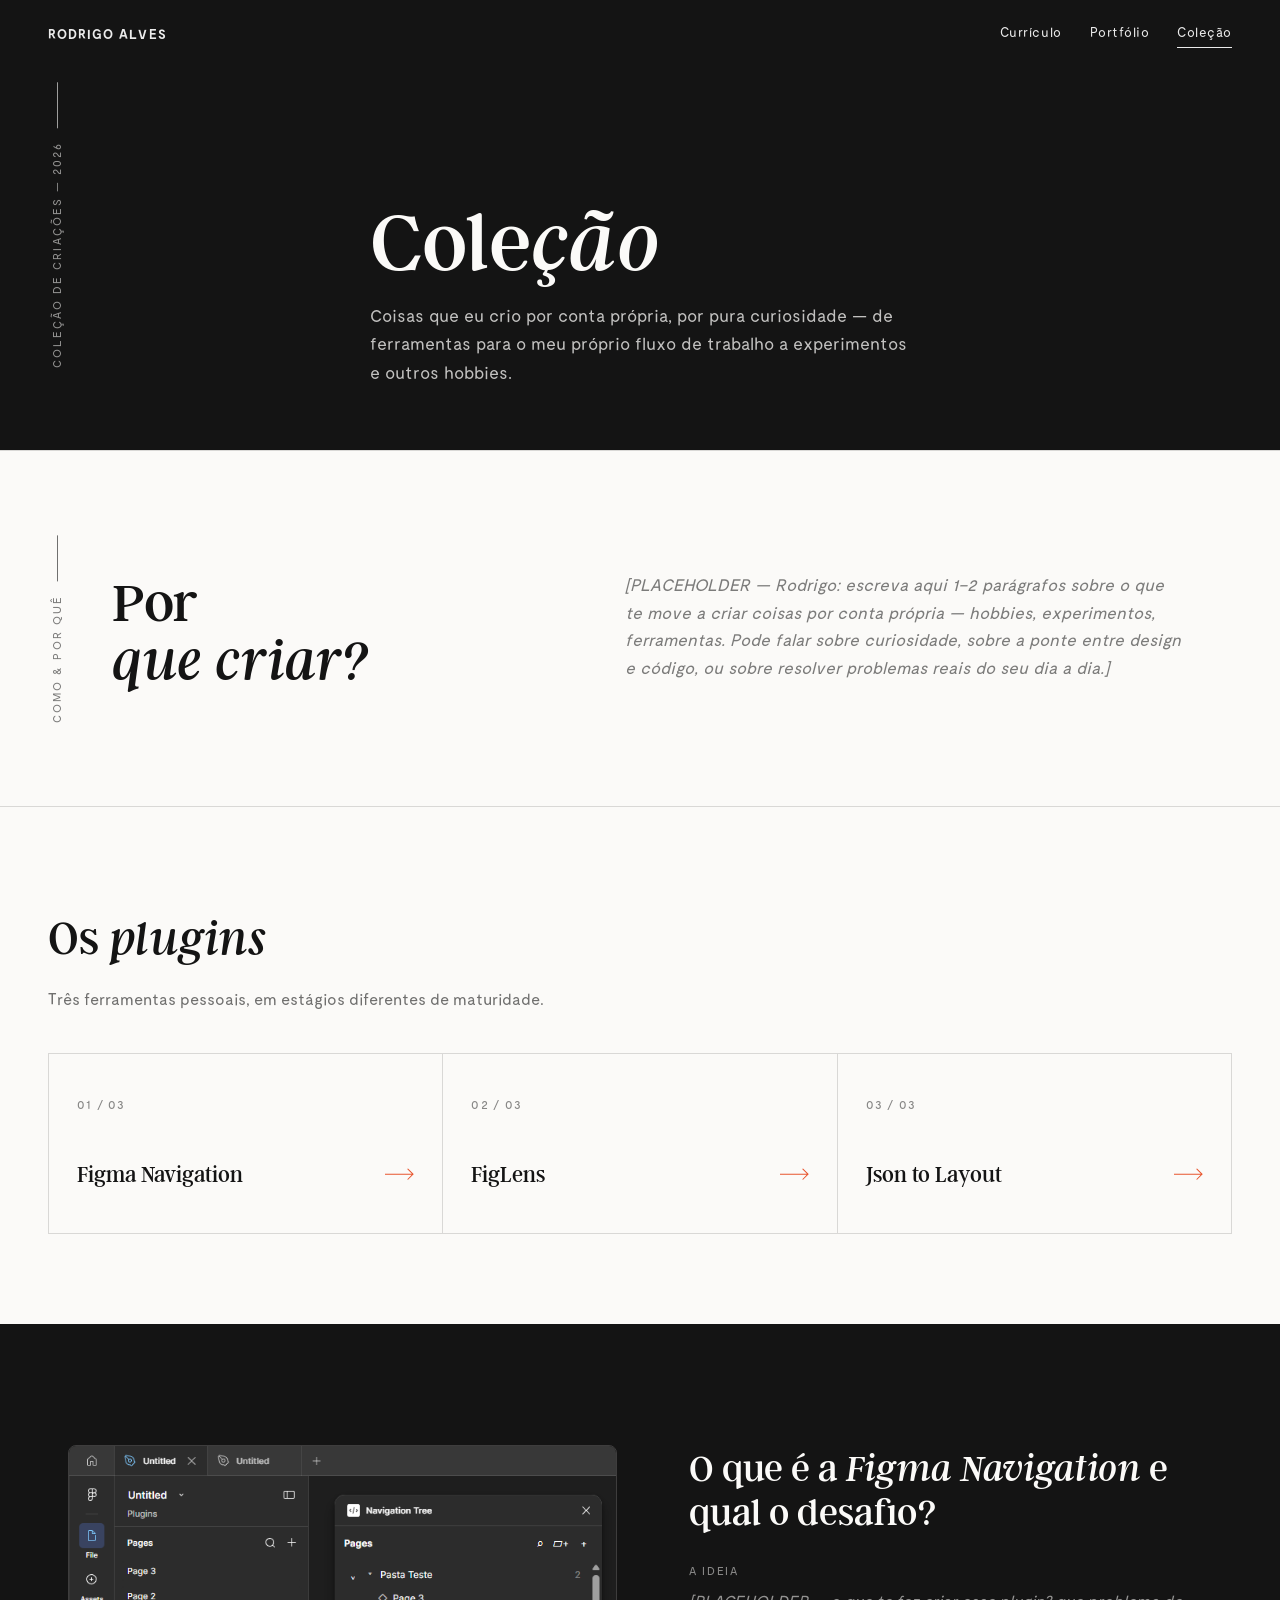
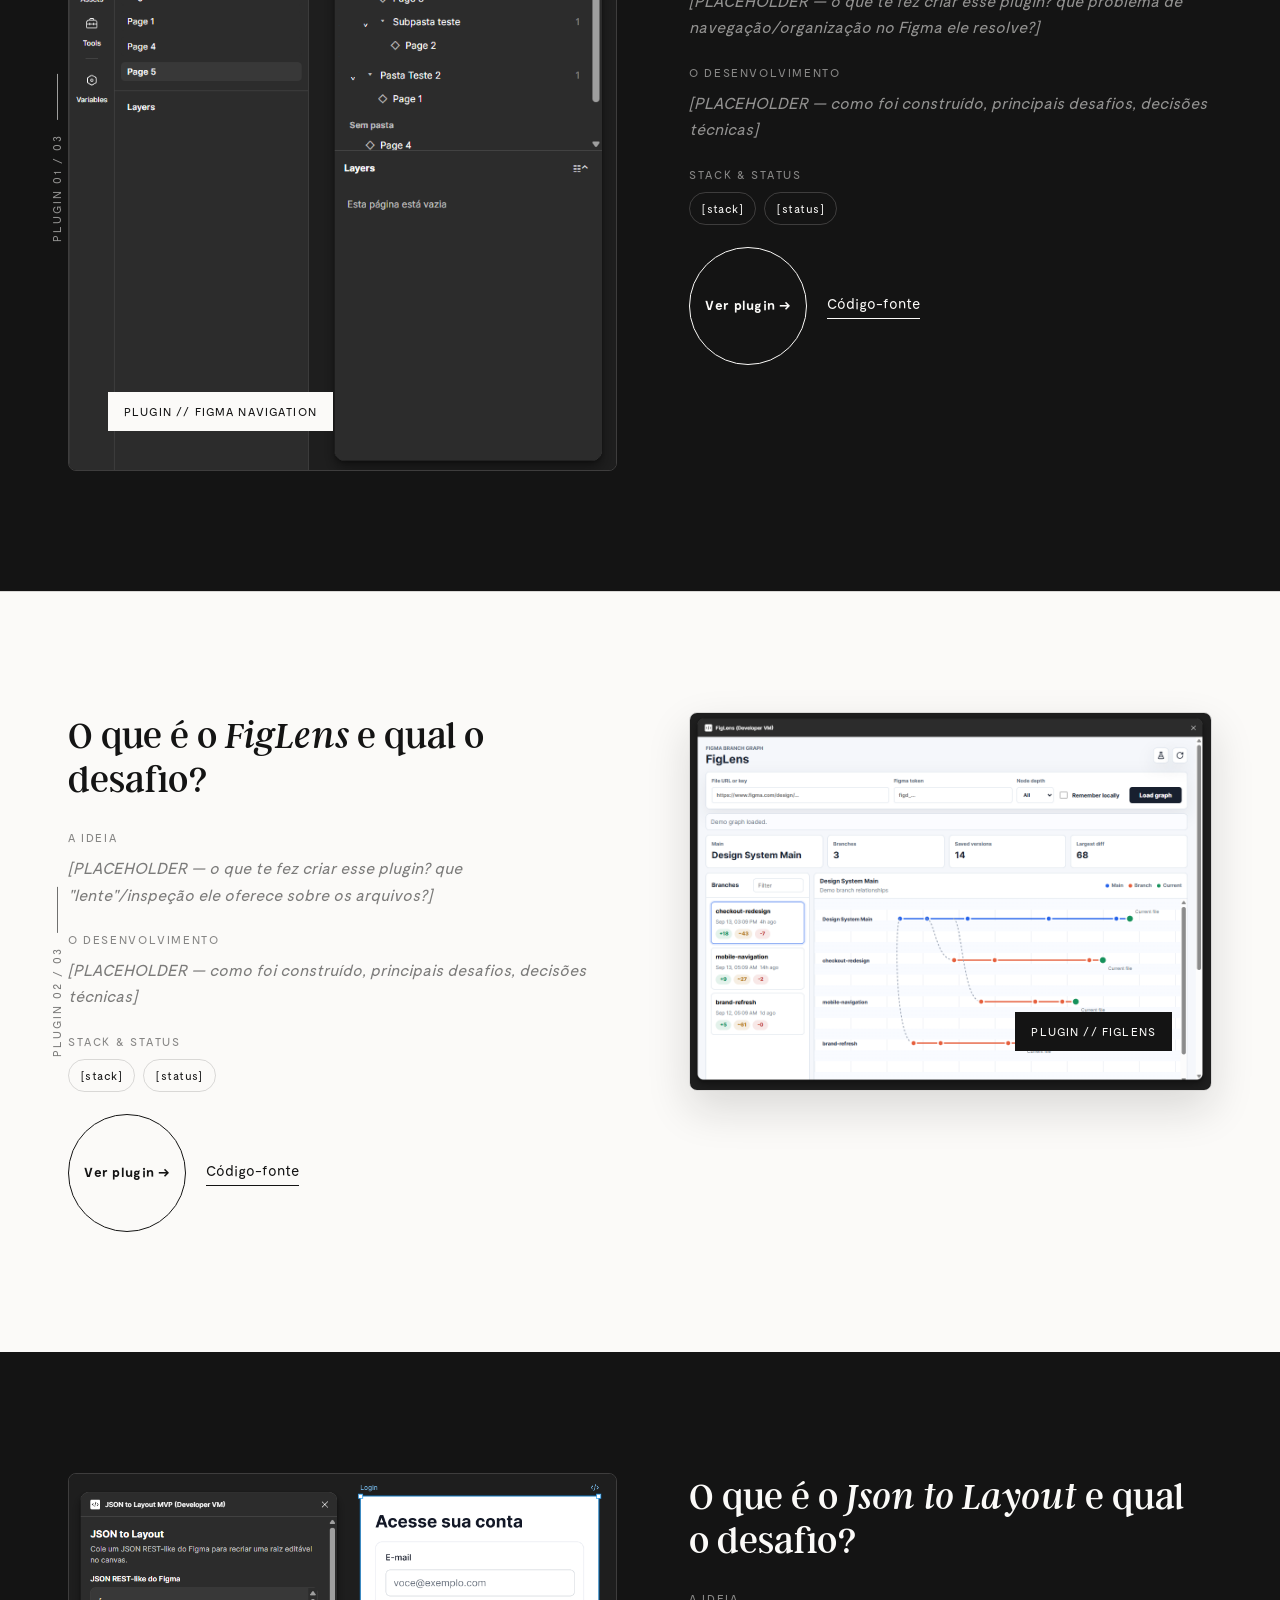
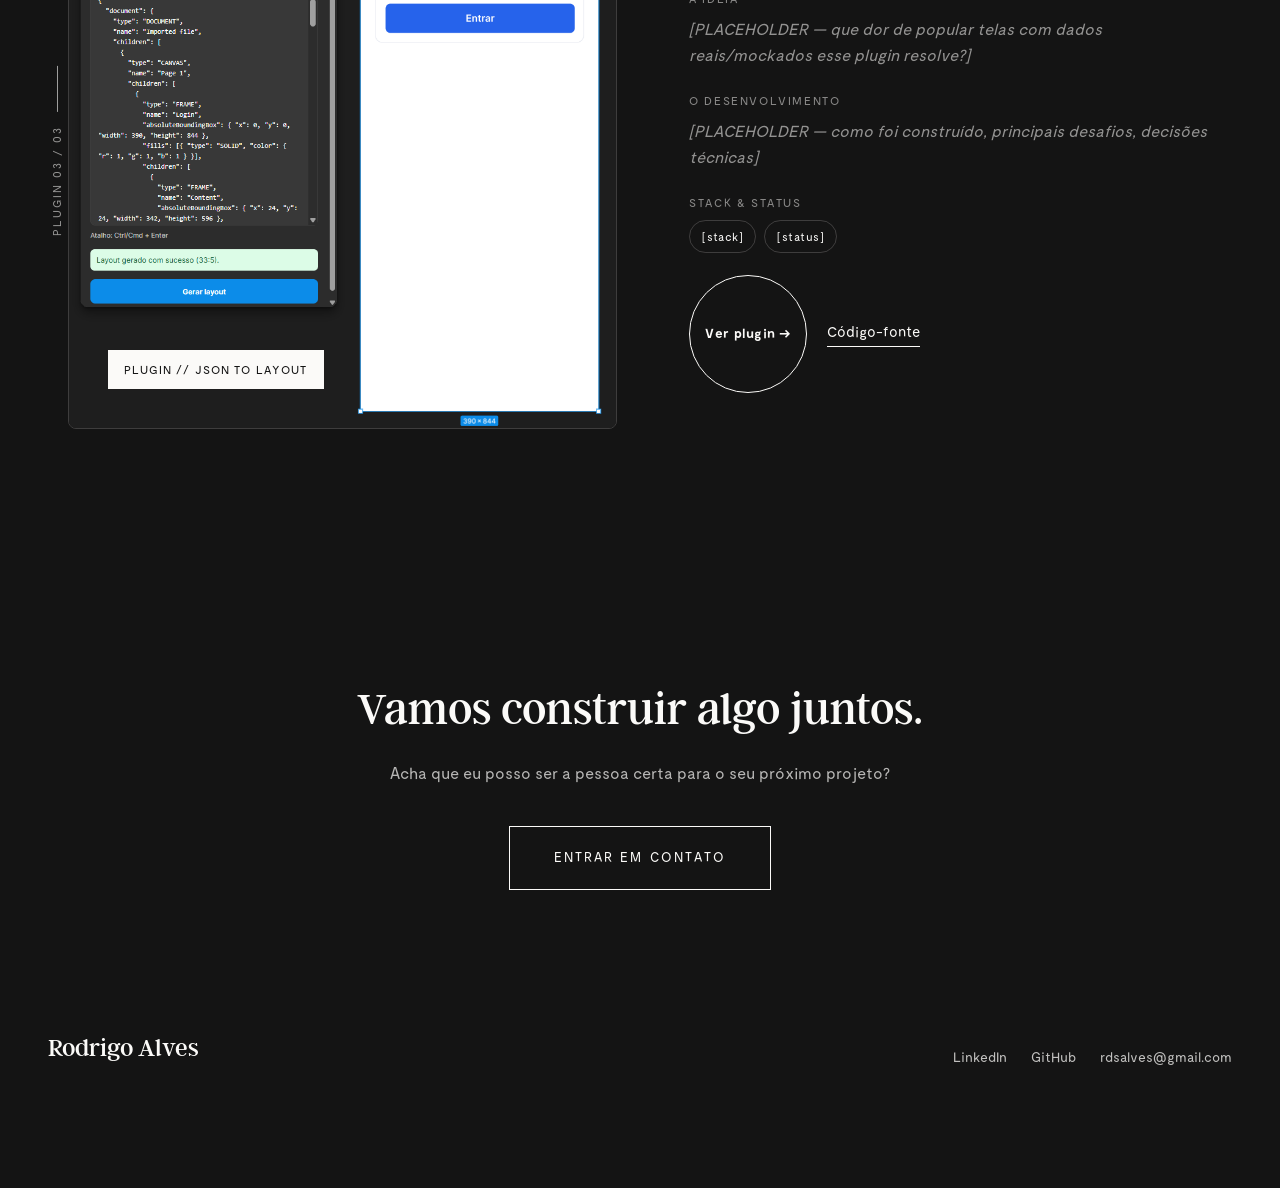
==== commit a5615417: "Colecao: moldura leve nos screenshots de plugin (.plugin-shot) Bordinha (hairline nos paineis escuro" ====
--- a/colecao.html
+++ b/colecao.html
@@ -91,7 +91,7 @@
       </div>
       <div class="spread" data-reveal>
         <div class="spread-media has-image">
-          <img src="./assets/img/collection/figma-navigation.png" alt="Plugin Figma Navigation (Navigation Tree) rodando na interface do Figma, organizando as páginas em pastas" />
+          <img src="./assets/img/collection/figma-navigation.png" class="plugin-shot" alt="Plugin Figma Navigation (Navigation Tree) rodando na interface do Figma, organizando as páginas em pastas" />
           <span class="project-tag">Plugin // Figma Navigation</span>
         </div>
         <div class="spread-content">
@@ -127,7 +127,7 @@
       </div>
       <div class="spread spread--reverse" data-reveal>
         <div class="spread-media has-image">
-          <img src="./assets/img/collection/figlens.png" alt="Plugin FigLens exibindo o grafo de branches (Figma Branch Graph) de um design system" />
+          <img src="./assets/img/collection/figlens.png" class="plugin-shot" alt="Plugin FigLens exibindo o grafo de branches (Figma Branch Graph) de um design system" />
           <span class="project-tag">Plugin // FigLens</span>
         </div>
         <div class="spread-content">
@@ -163,7 +163,7 @@
       </div>
       <div class="spread" data-reveal>
         <div class="spread-media has-image">
-          <img src="./assets/img/collection/json-to-layout.png" alt="Plugin JSON to Layout convertendo um JSON REST-like do Figma em um layout editável no canvas" />
+          <img src="./assets/img/collection/json-to-layout.png" class="plugin-shot" alt="Plugin JSON to Layout convertendo um JSON REST-like do Figma em um layout editável no canvas" />
           <span class="project-tag">Plugin // Json to Layout</span>
         </div>
         <div class="spread-content">
--- a/assets/css/style.css
+++ b/assets/css/style.css
@@ -917,6 +917,19 @@
   width: 100%;
 }
 
+/* screenshots de plugin (Coleção): moldura leve pra não flutuarem no painel.
+   hairline nos painéis escuros; borda + sombra suave no painel claro. */
+.spread-media.has-image > img.plugin-shot {
+  border-radius: 8px;
+}
+.panel--dark .spread-media.has-image > img.plugin-shot {
+  border: 1px solid var(--line-on-dark);
+}
+.panel--light .spread-media.has-image > img.plugin-shot {
+  border: 1px solid var(--line);
+  box-shadow: 0 18px 44px rgba(20, 20, 20, 0.14);
+}
+
 .spread-media.has-image .work-shot {
   position: absolute;
   right: 0;
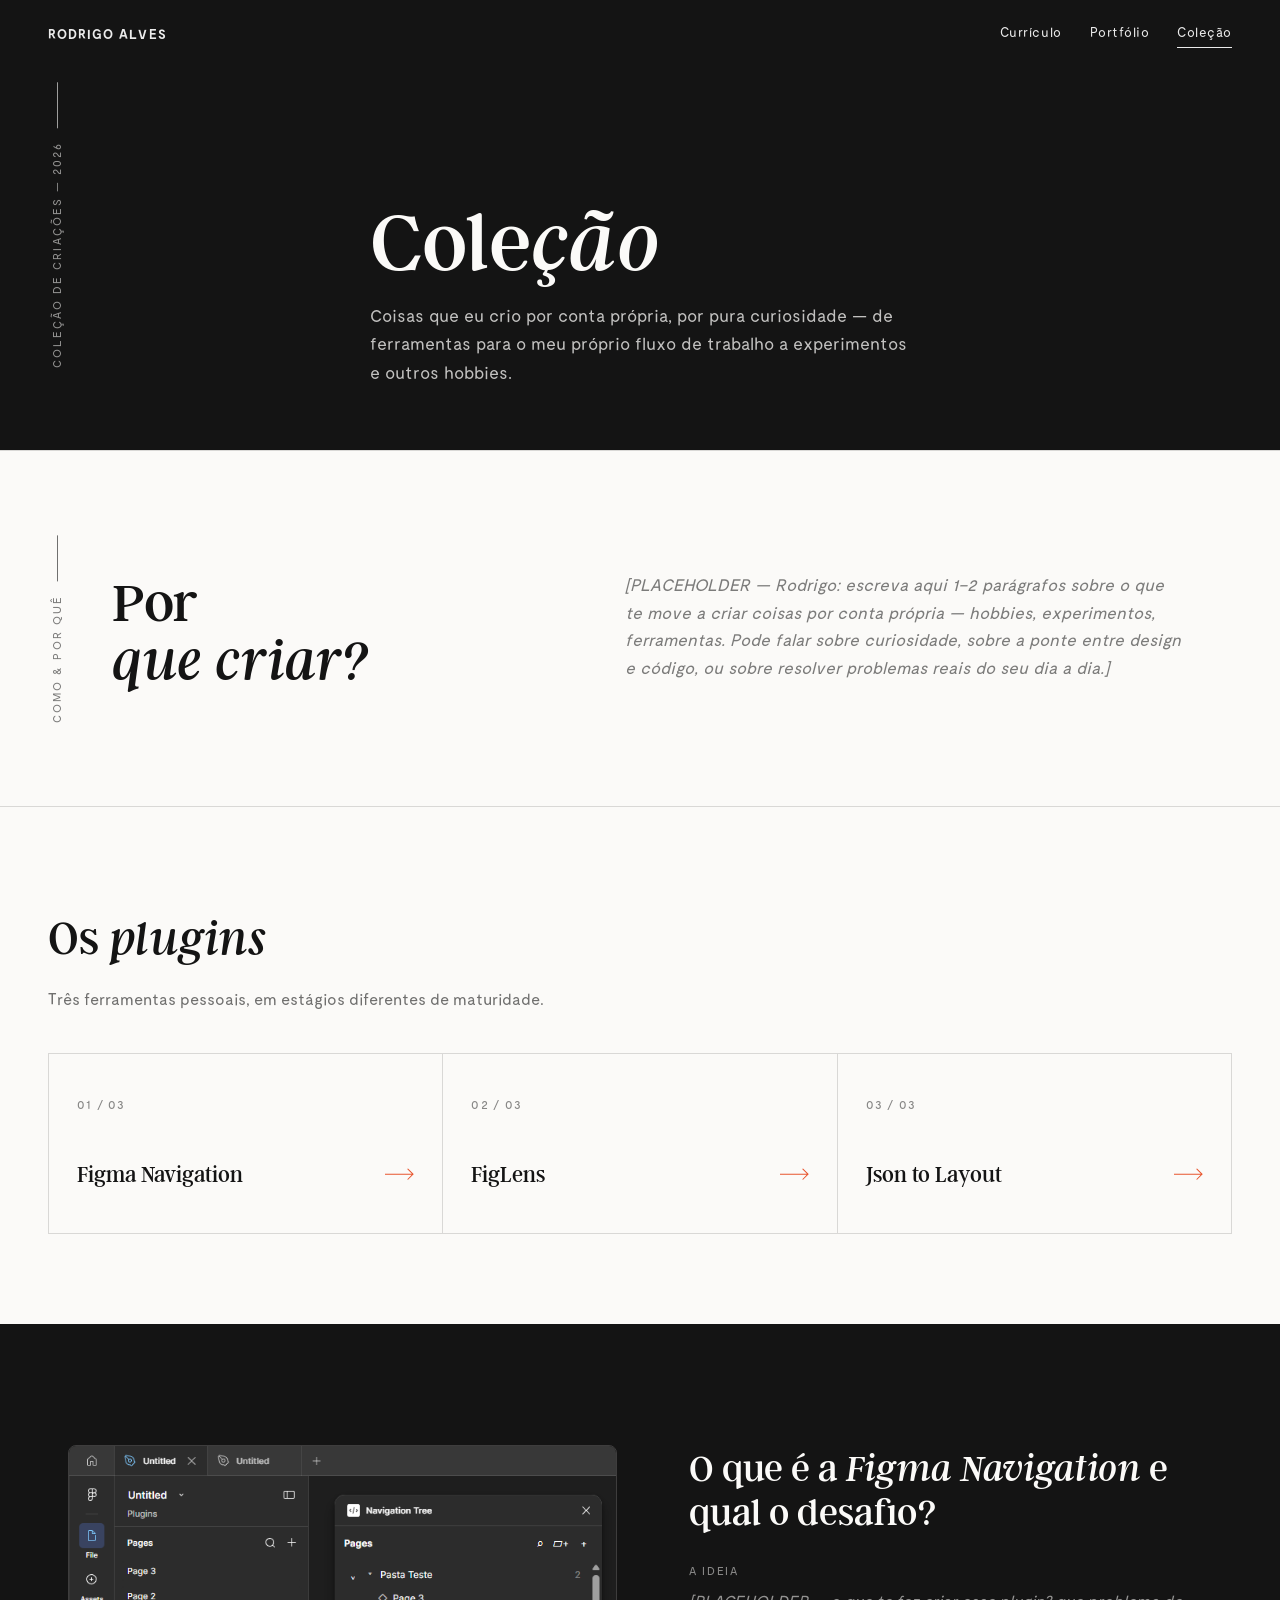
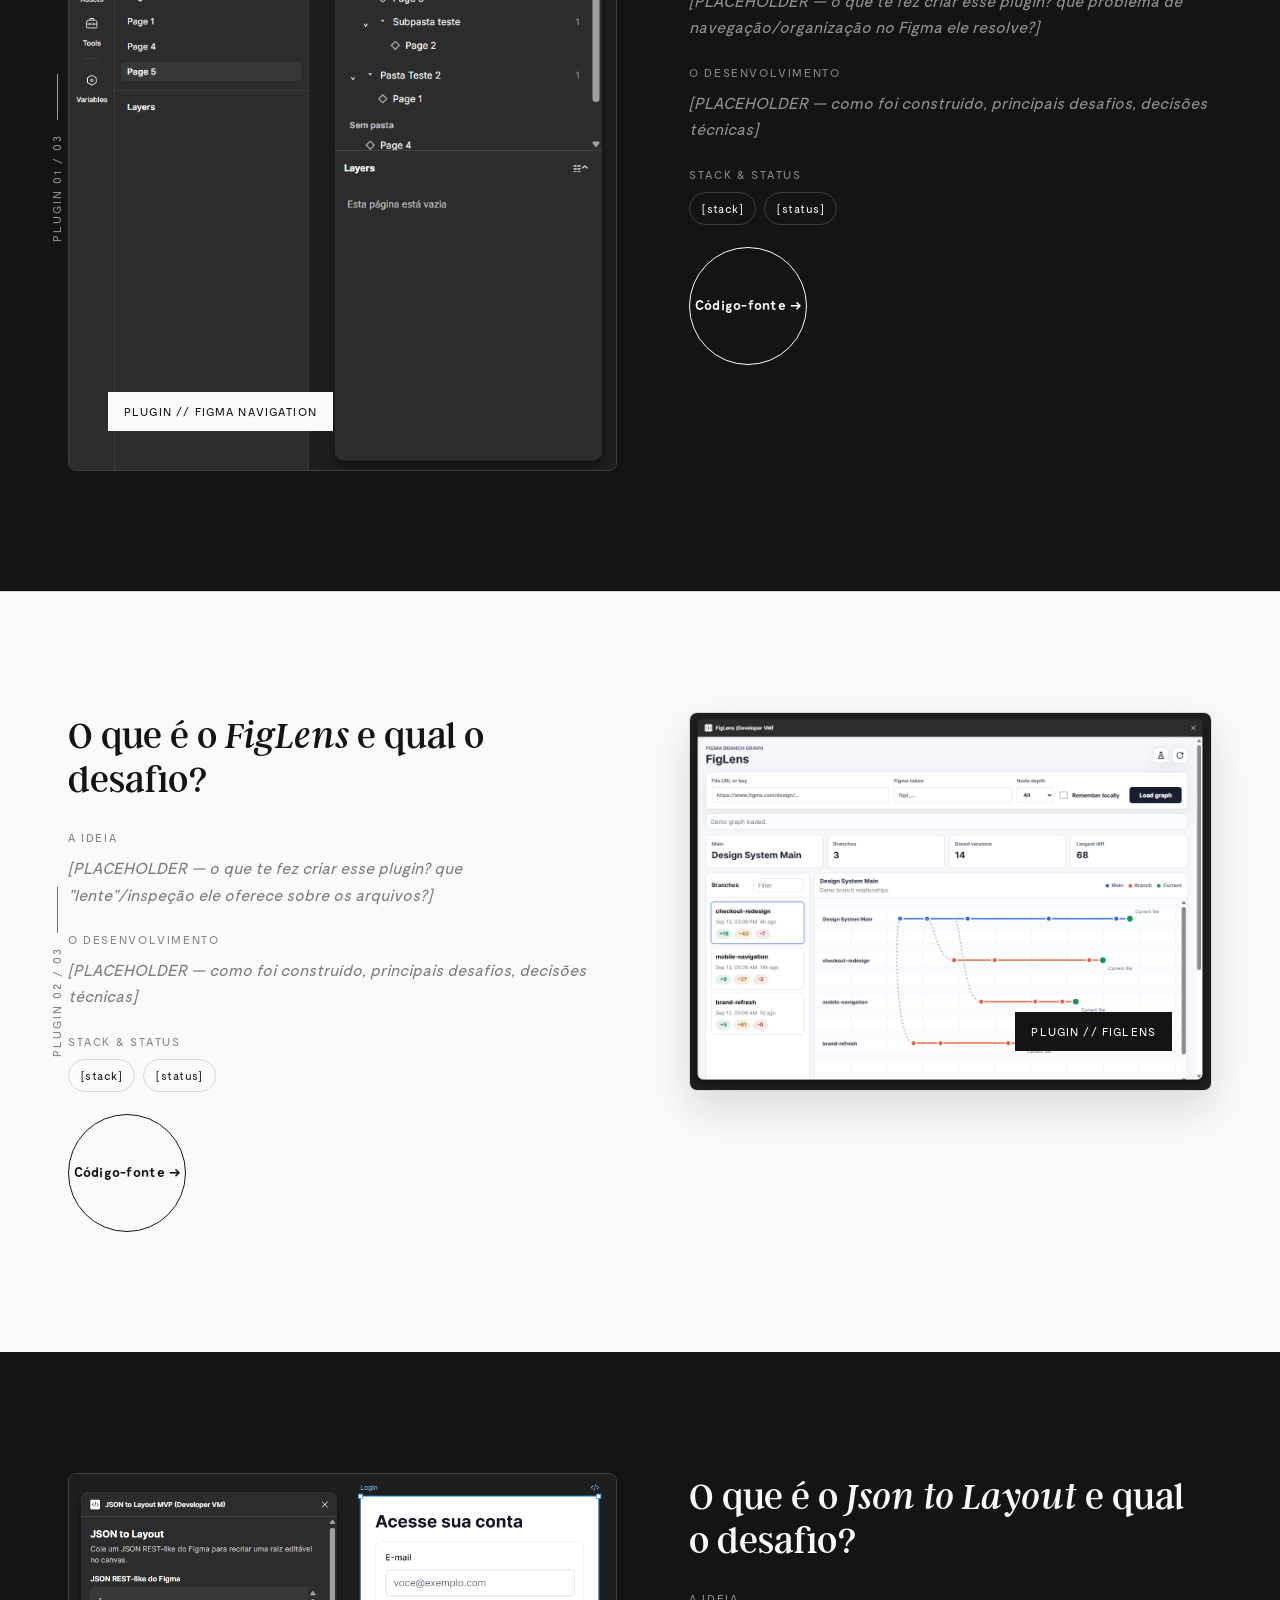
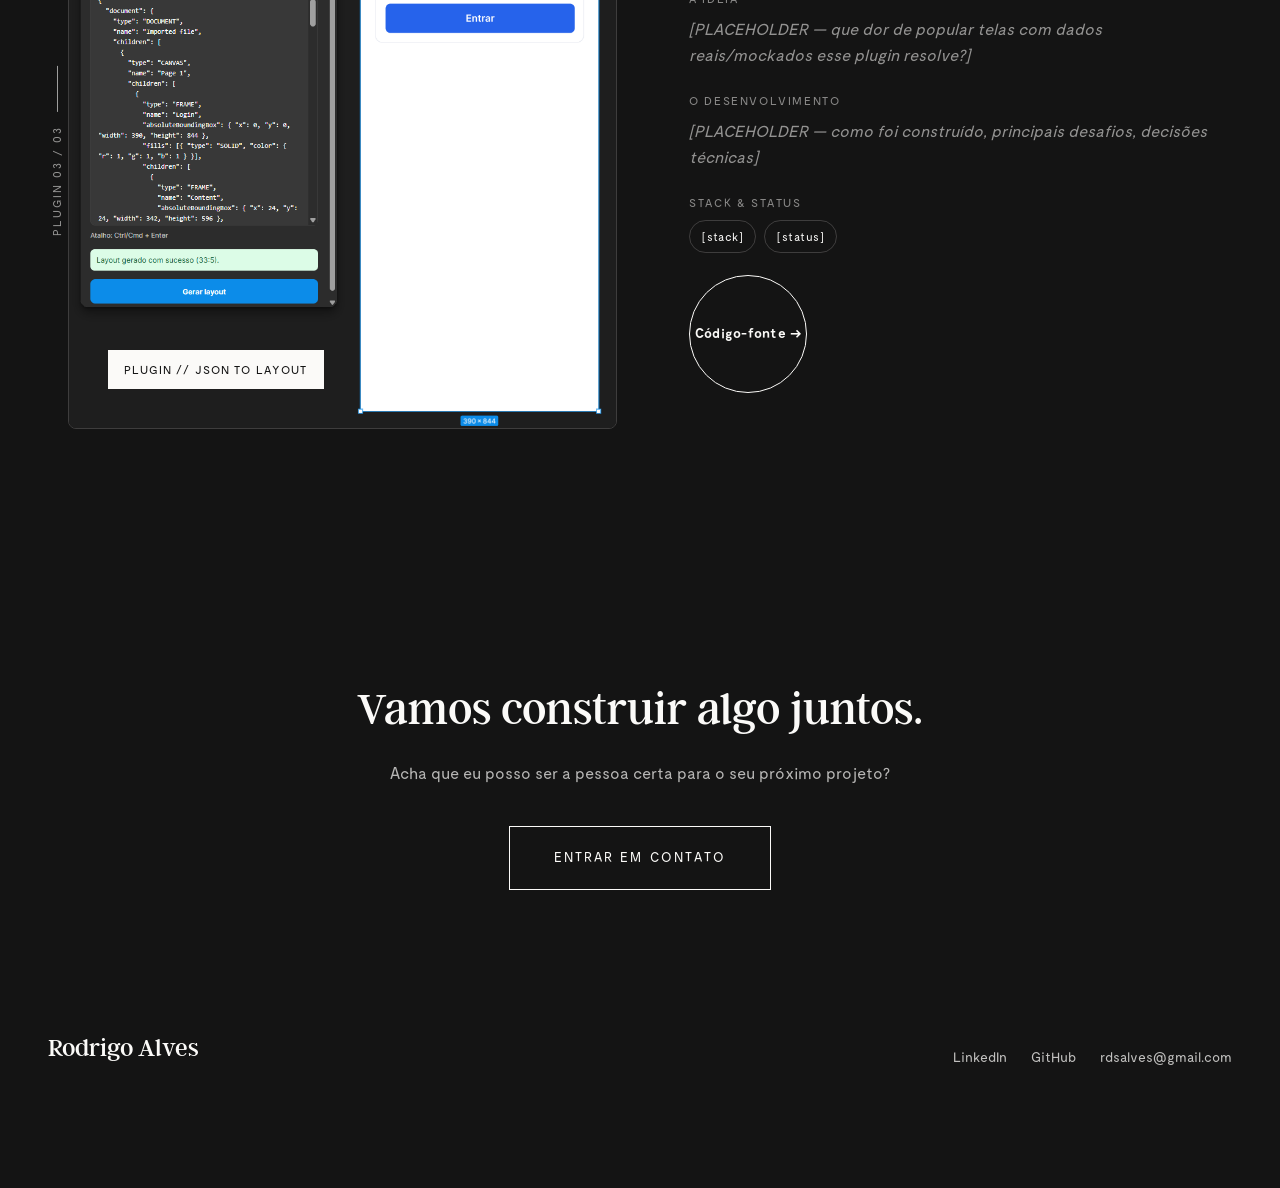
==== commit b8e3166c: "Colecao: remove "Ver plugin" (nao publicados) e liga "Codigo-fonte" aos repos Os plugins so rodam lo" ====
--- a/colecao.html
+++ b/colecao.html
@@ -112,8 +112,7 @@
             </div>
           </div>
           <div class="spread-actions">
-            <a class="btn-circle" href="#">Ver plugin →</a>
-            <a class="text-link" href="#">Código-fonte</a>
+            <a class="btn-circle" href="https://github.com/rdsalvesPUC/figma-navigation-plugin" target="_blank" rel="noopener">Código-fonte →</a>
           </div>
         </div>
       </div>
@@ -148,8 +147,7 @@
             </div>
           </div>
           <div class="spread-actions">
-            <a class="btn-circle" href="#">Ver plugin →</a>
-            <a class="text-link" href="#">Código-fonte</a>
+            <a class="btn-circle" href="https://github.com/rdsalvesPUC/figlens" target="_blank" rel="noopener">Código-fonte →</a>
           </div>
         </div>
       </div>
@@ -184,8 +182,7 @@
             </div>
           </div>
           <div class="spread-actions">
-            <a class="btn-circle" href="#">Ver plugin →</a>
-            <a class="text-link" href="#">Código-fonte</a>
+            <a class="btn-circle" href="https://github.com/rdsalvesPUC/json-to-layout-plugin-mvp" target="_blank" rel="noopener">Código-fonte →</a>
           </div>
         </div>
       </div>
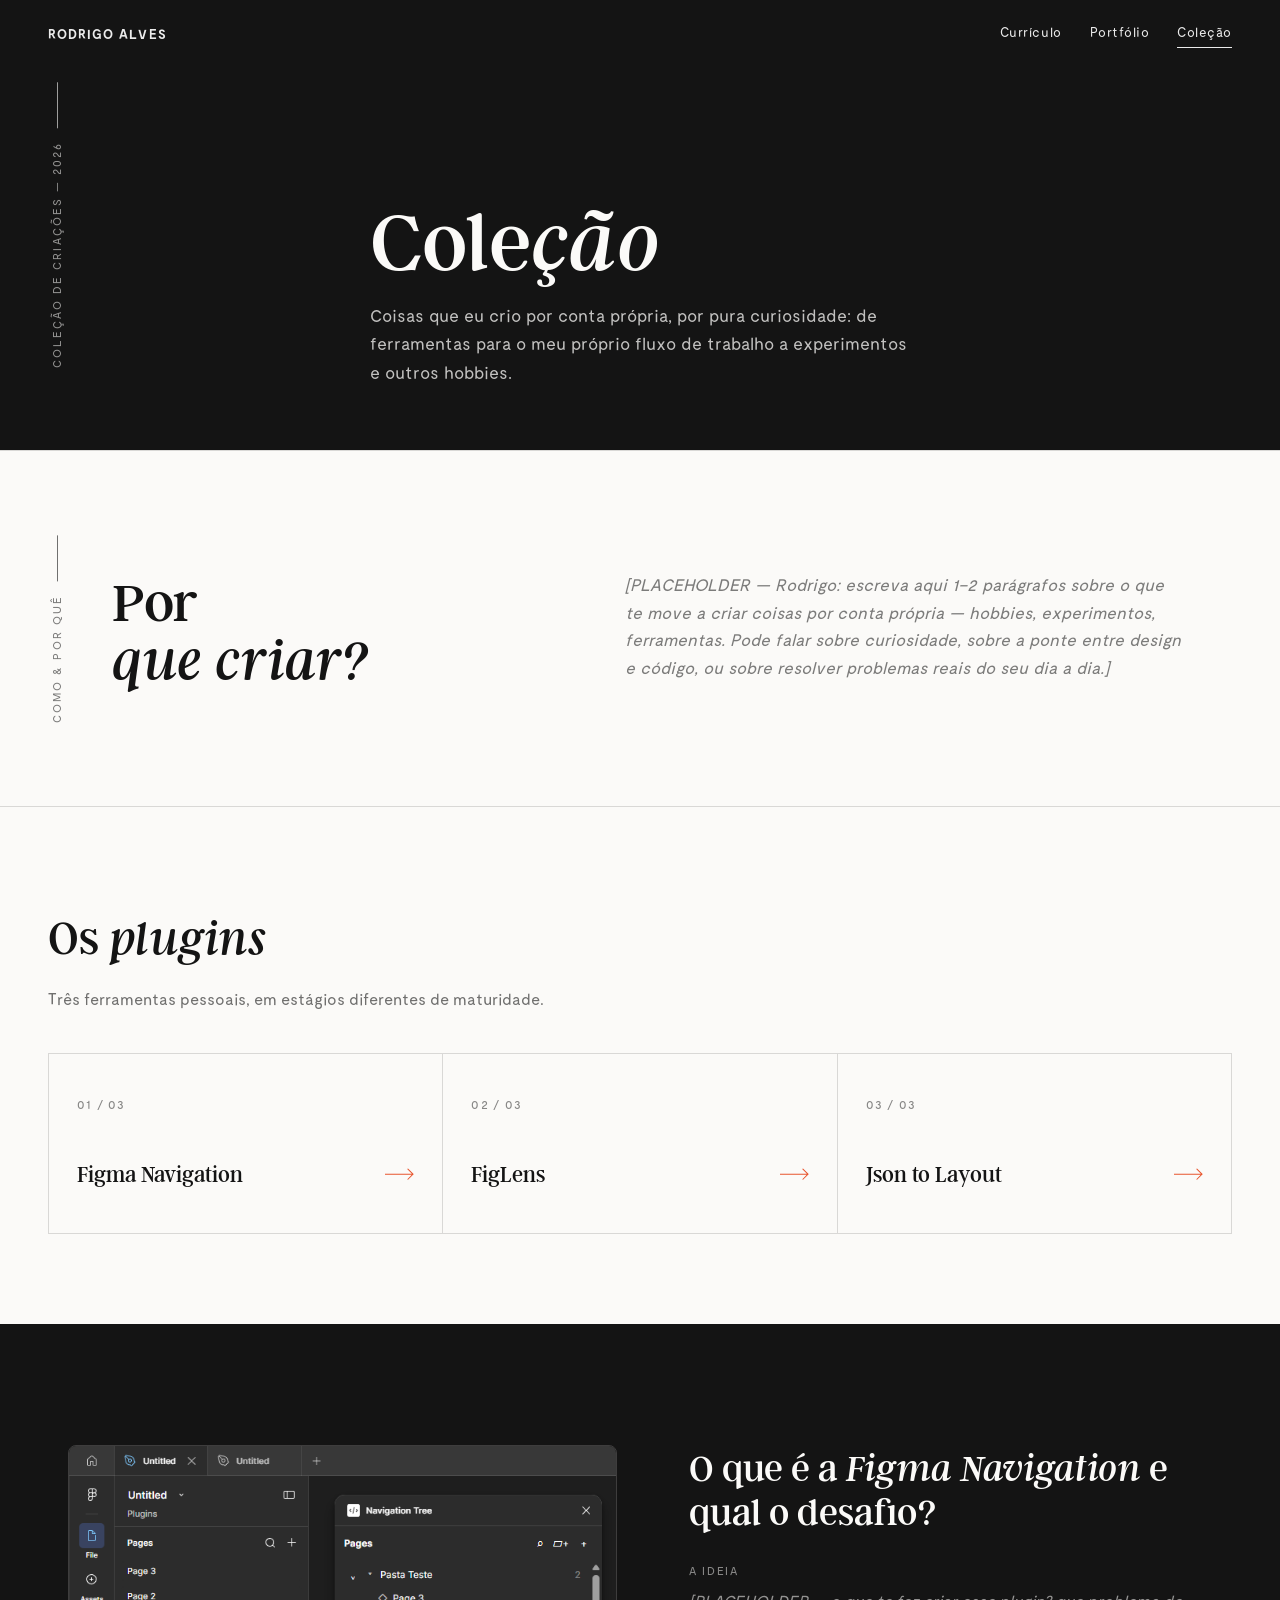
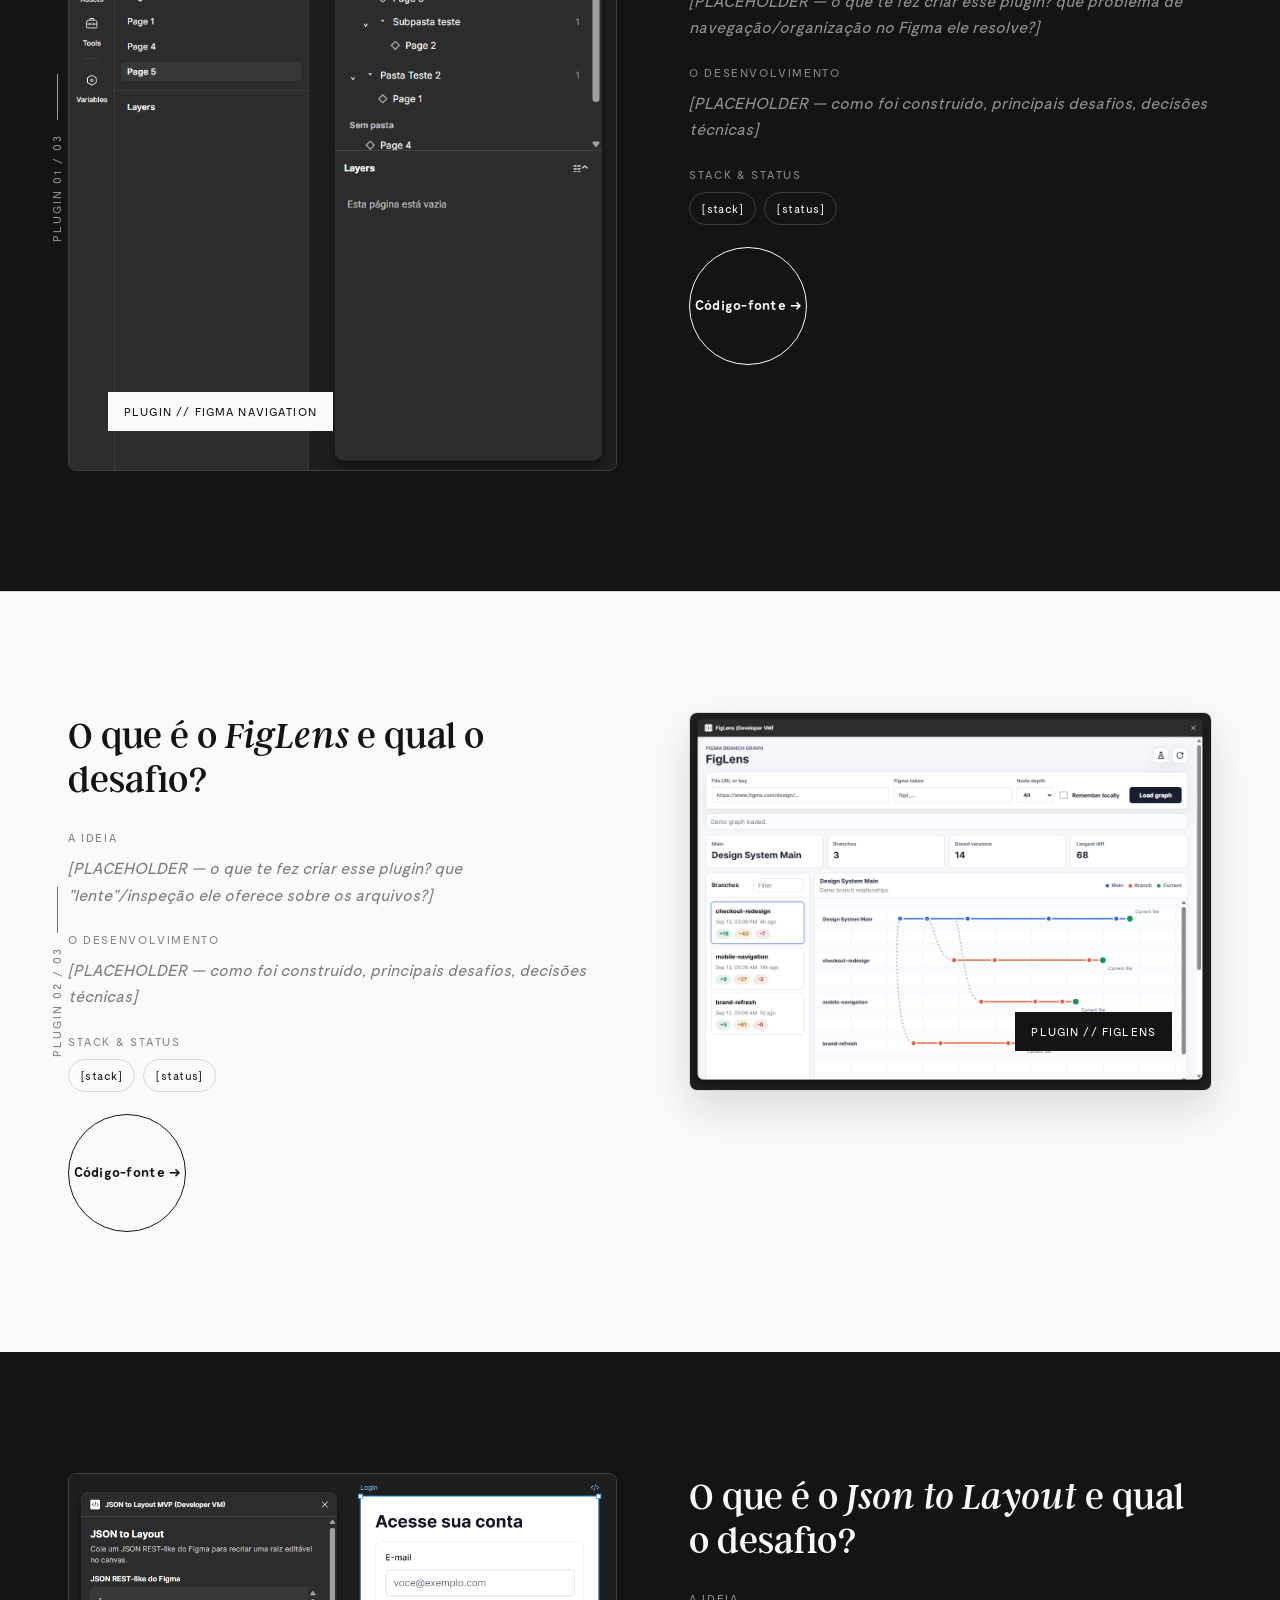
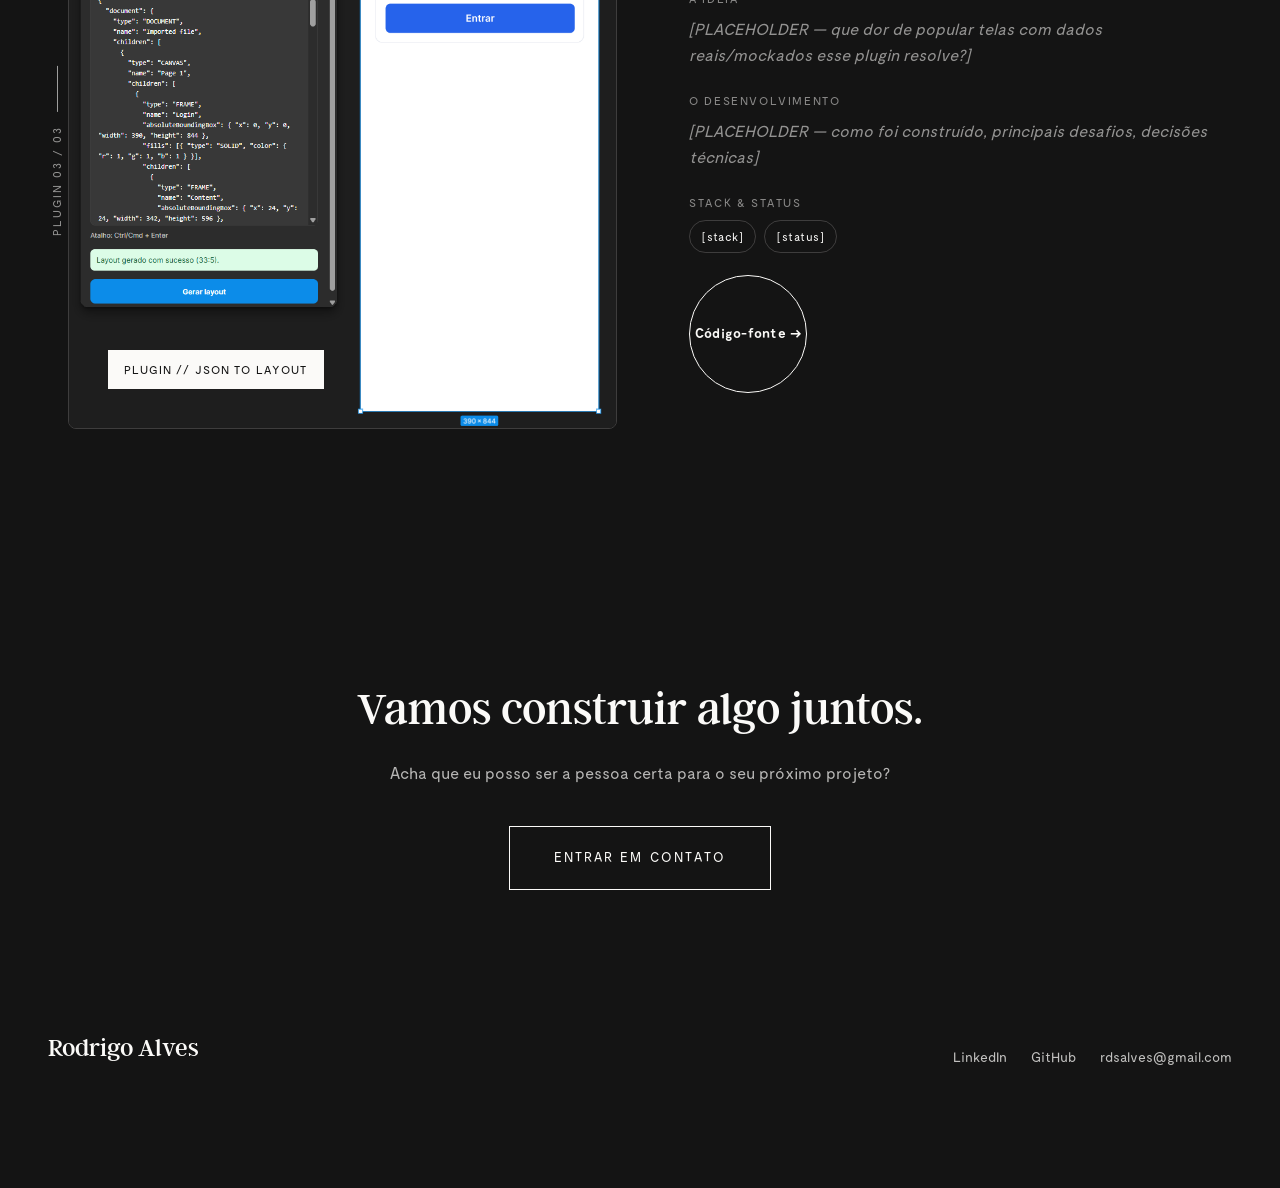
==== commit ffa9d3f2: "Colecao: remove travessao do lede da hero (dois-pontos) Co-Authored-By: Claude Opus 4.8 <noreply@ant" ====
--- a/colecao.html
+++ b/colecao.html
@@ -28,7 +28,7 @@
       </div>
       <div class="wrap">
         <h1>Cole<em>ção</em></h1>
-        <p class="lede">Coisas que eu crio por conta própria, por pura curiosidade — de ferramentas
+        <p class="lede">Coisas que eu crio por conta própria, por pura curiosidade: de ferramentas
         para o meu próprio fluxo de trabalho a experimentos e outros hobbies.</p>
       </div>
     </section>
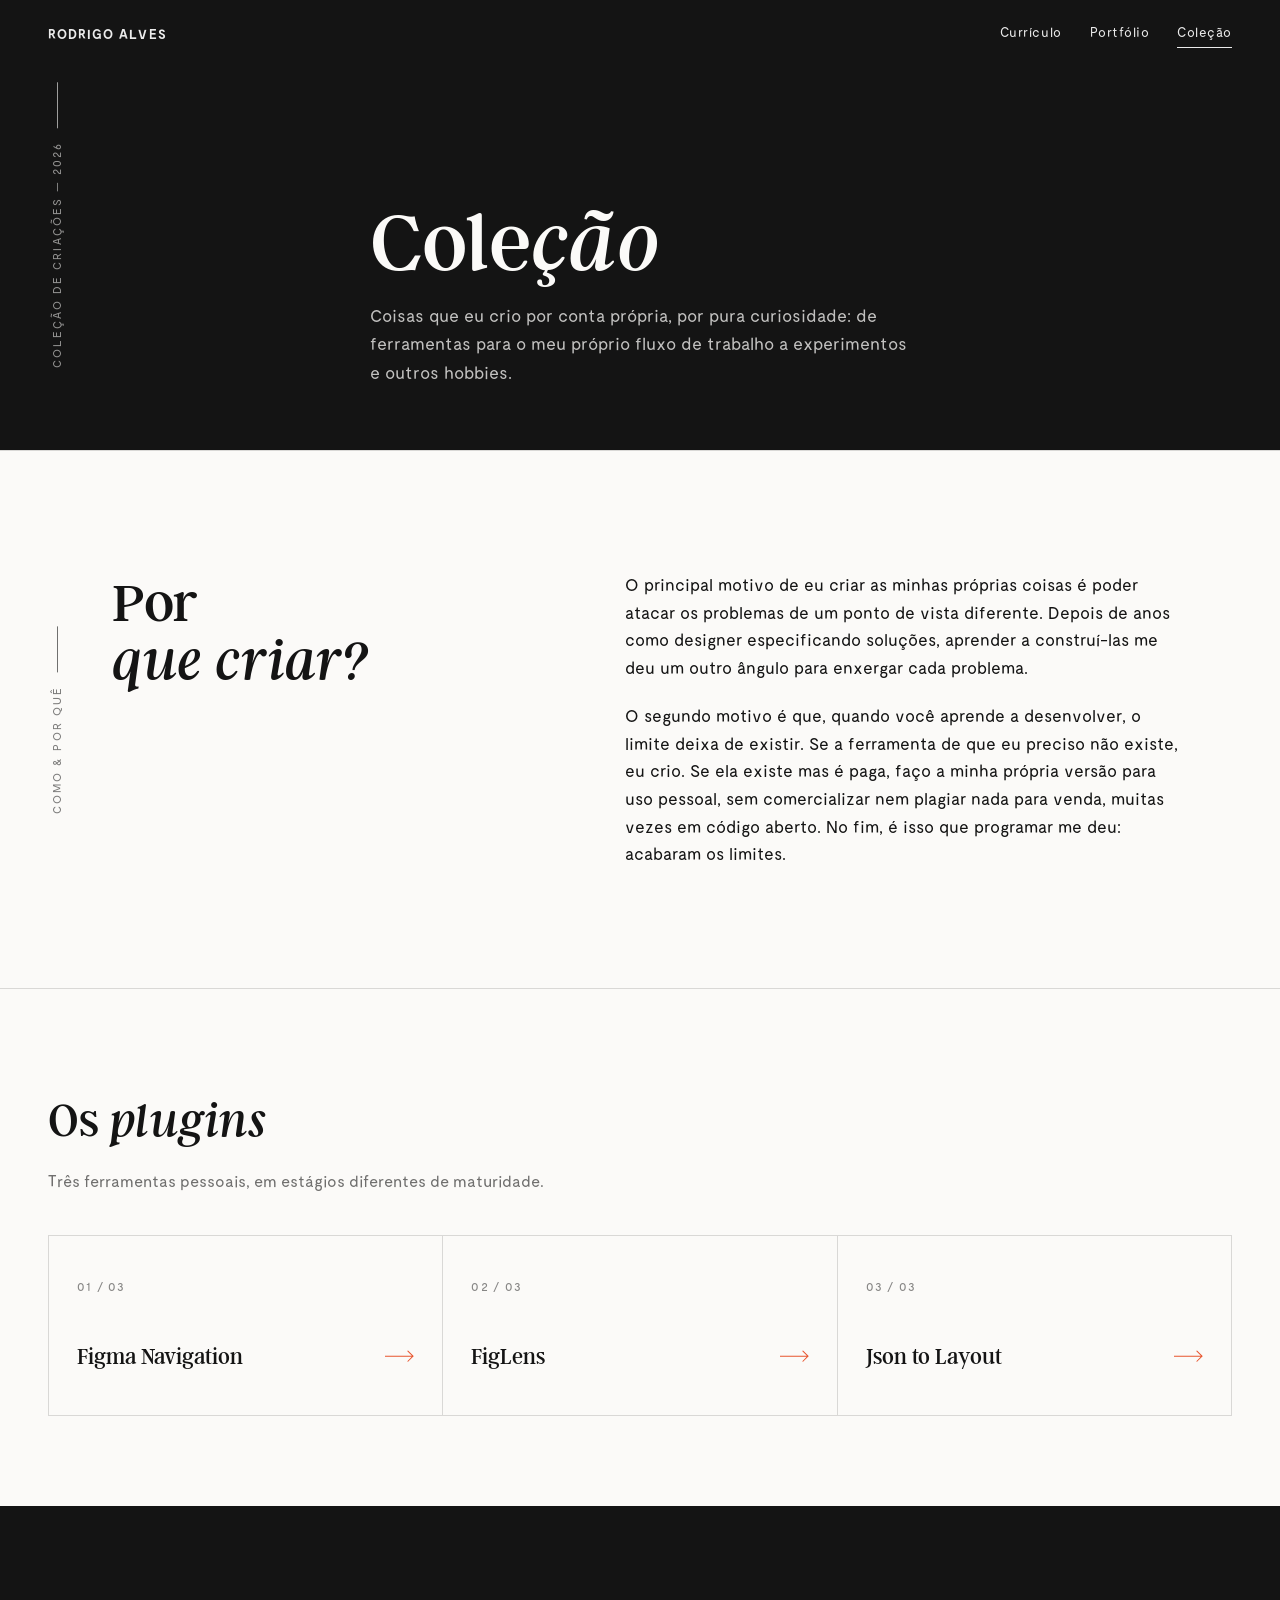
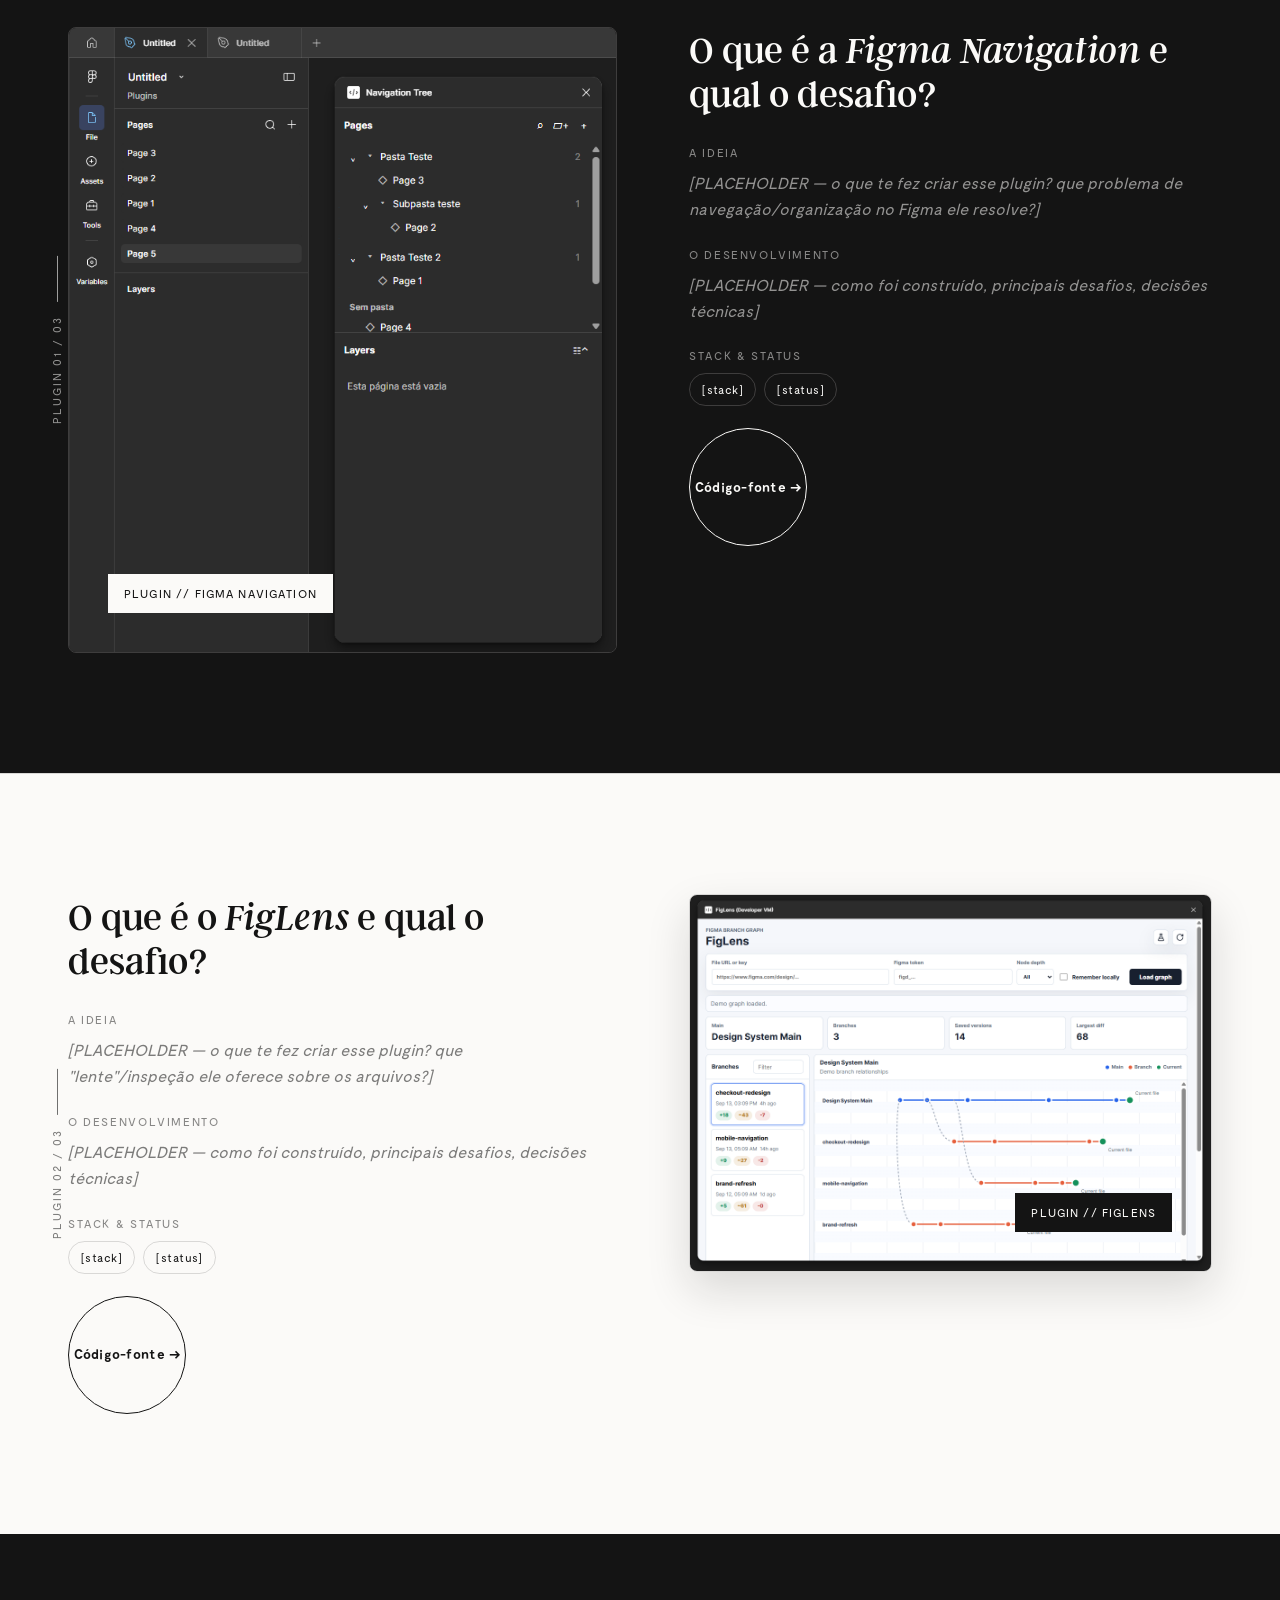
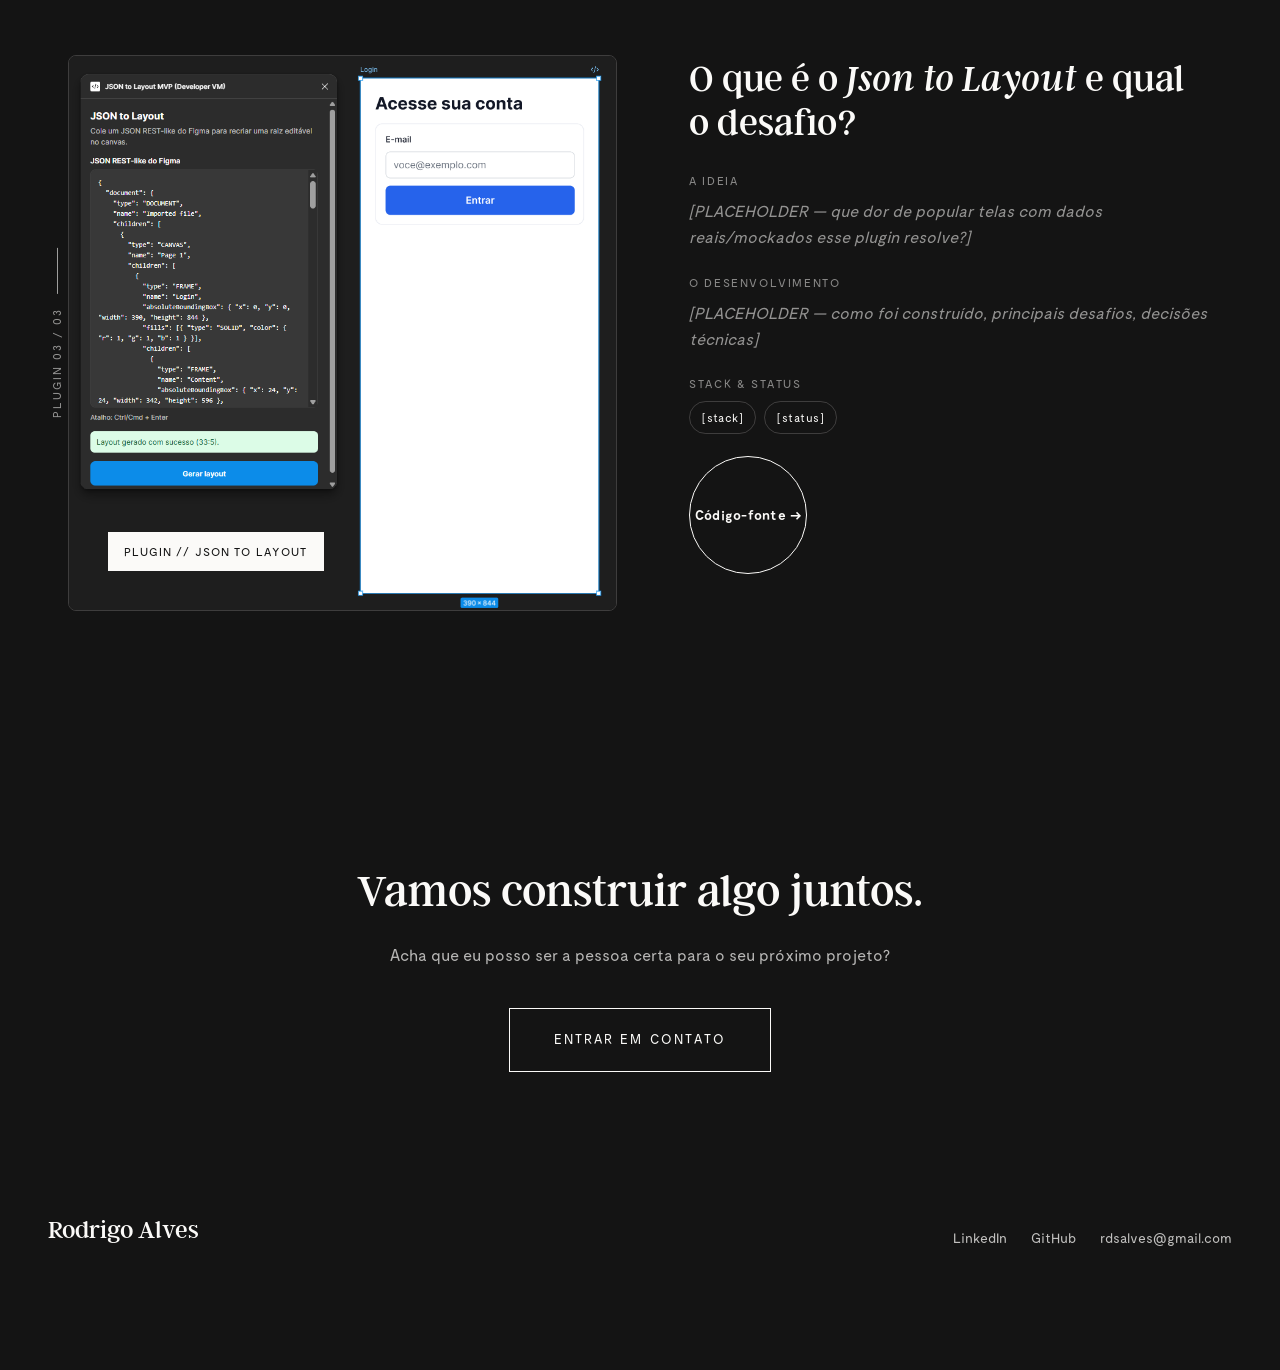
==== commit 1e1c6704: "Colecao: escreve o "Por que criar?" (sai de placeholder) Dois motivos, na voz do Rodrigo: atacar pro" ====
--- a/colecao.html
+++ b/colecao.html
@@ -43,10 +43,16 @@
         <div class="editorial" data-reveal>
           <h2>Por<br /><em>que criar?</em></h2>
           <div class="editorial-body">
-            <p class="placeholder-text">
-              [PLACEHOLDER — Rodrigo: escreva aqui 1–2 parágrafos sobre o que te move a criar coisas
-              por conta própria — hobbies, experimentos, ferramentas. Pode falar sobre curiosidade,
-              sobre a ponte entre design e código, ou sobre resolver problemas reais do seu dia a dia.]
+            <p>
+              O principal motivo de eu criar as minhas próprias coisas é poder atacar os problemas
+              de um ponto de vista diferente. Depois de anos como designer especificando soluções,
+              aprender a construí-las me deu um outro ângulo para enxergar cada problema.
+            </p>
+            <p>
+              O segundo motivo é que, quando você aprende a desenvolver, o limite deixa de existir.
+              Se a ferramenta de que eu preciso não existe, eu crio. Se ela existe mas é paga, faço
+              a minha própria versão para uso pessoal, sem comercializar nem plagiar nada para venda,
+              muitas vezes em código aberto. No fim, é isso que programar me deu: acabaram os limites.
             </p>
           </div>
         </div>
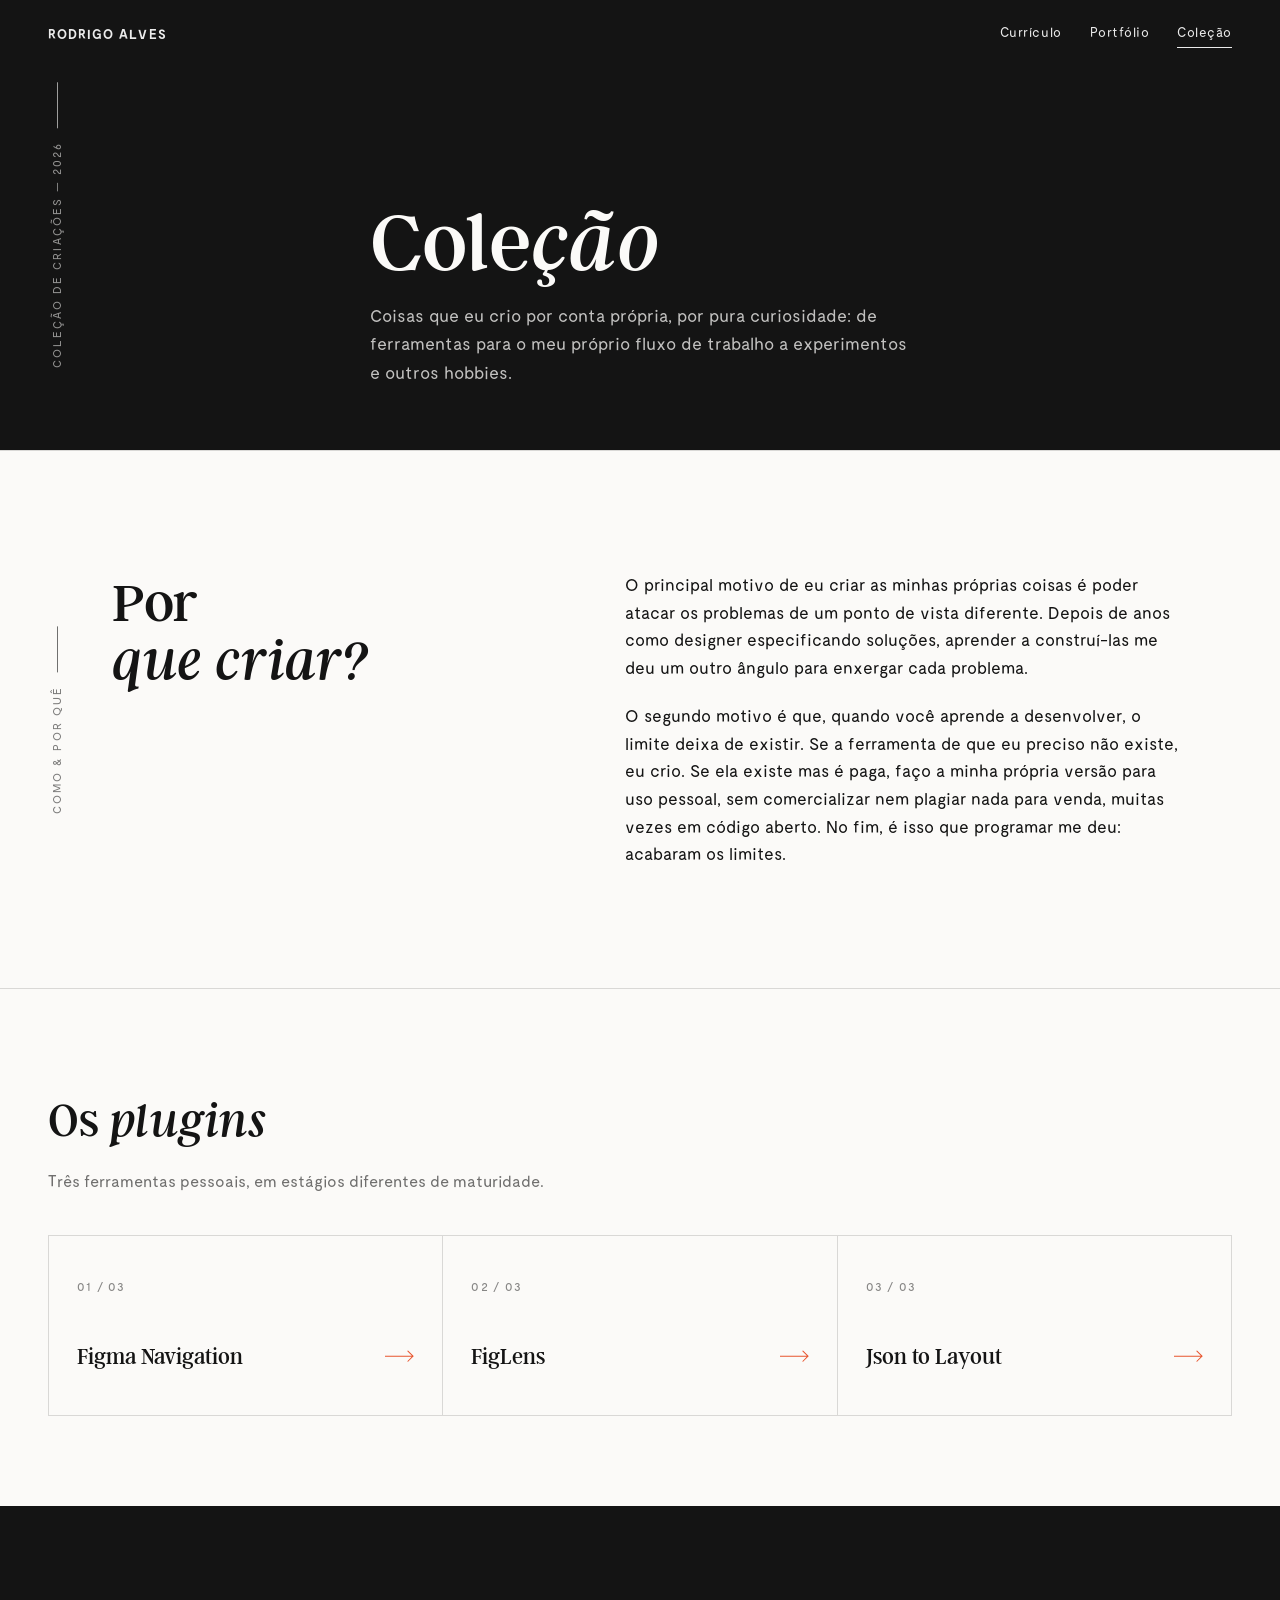
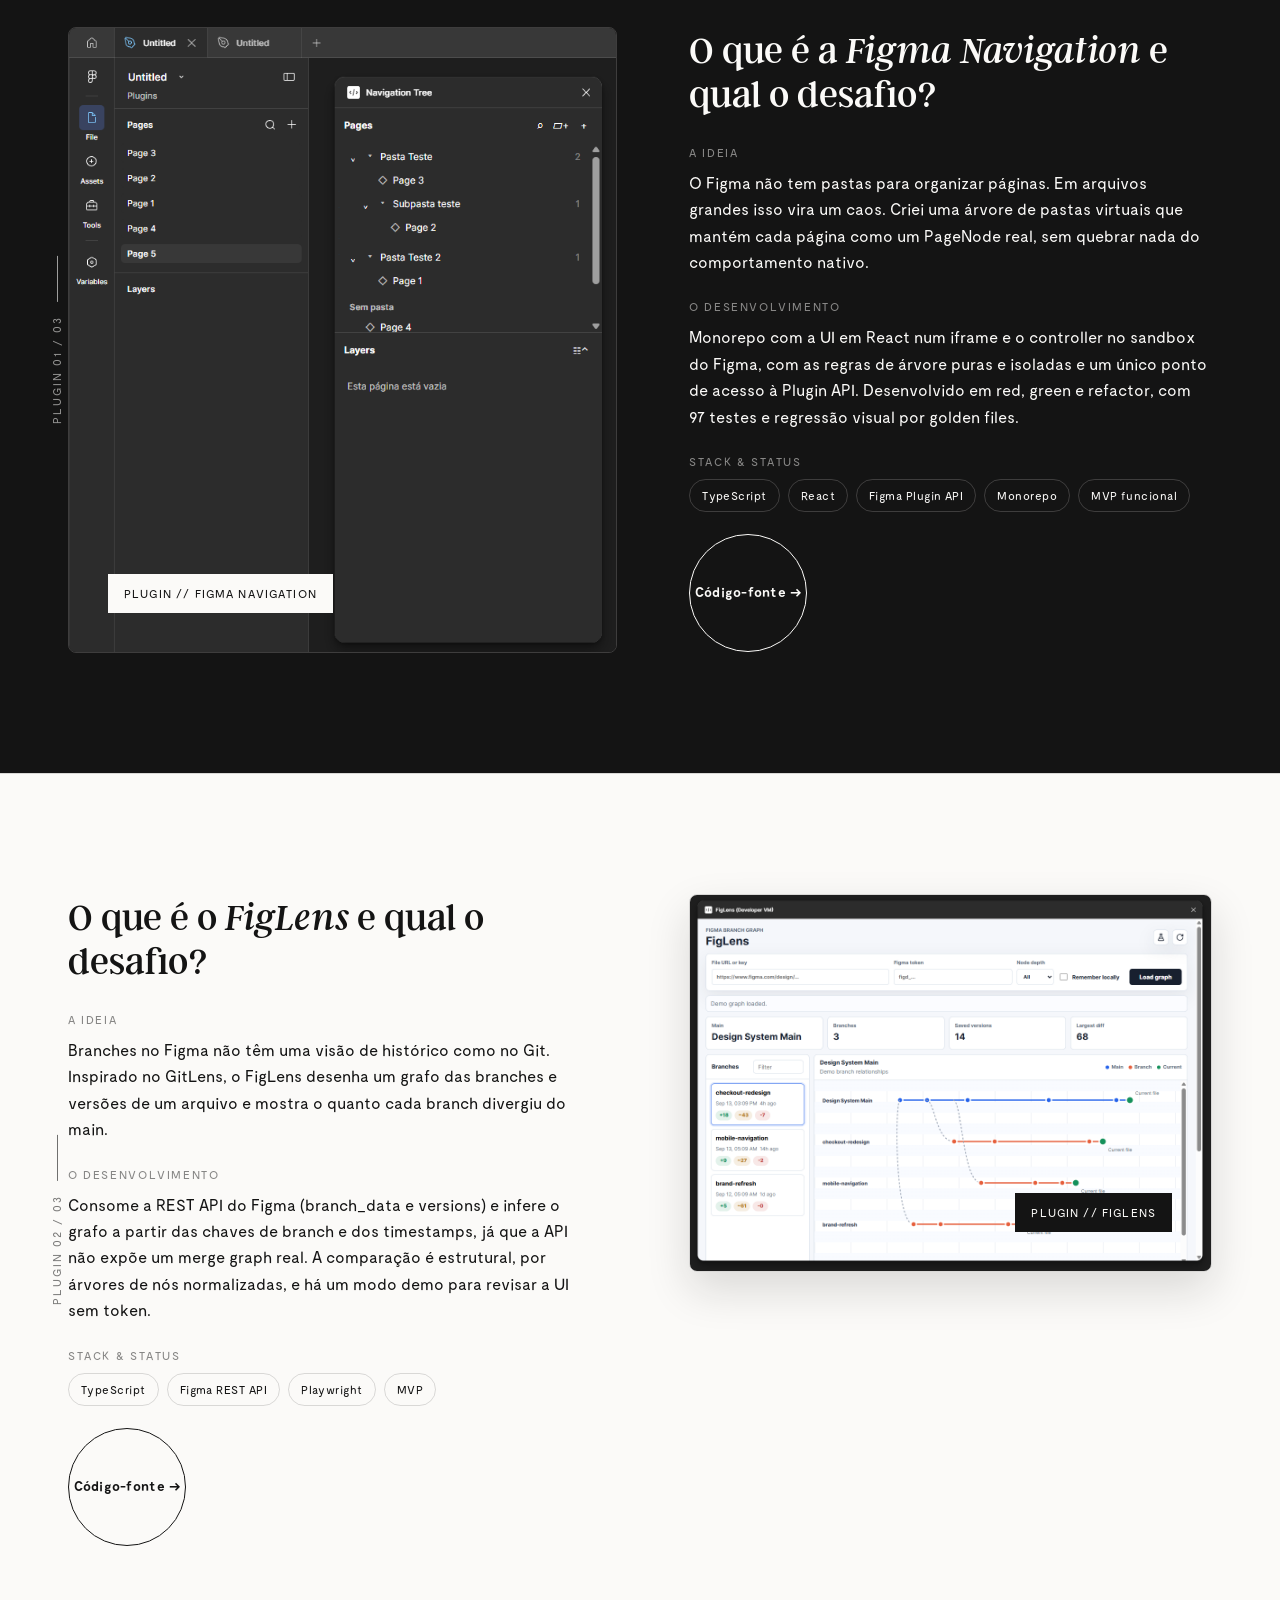
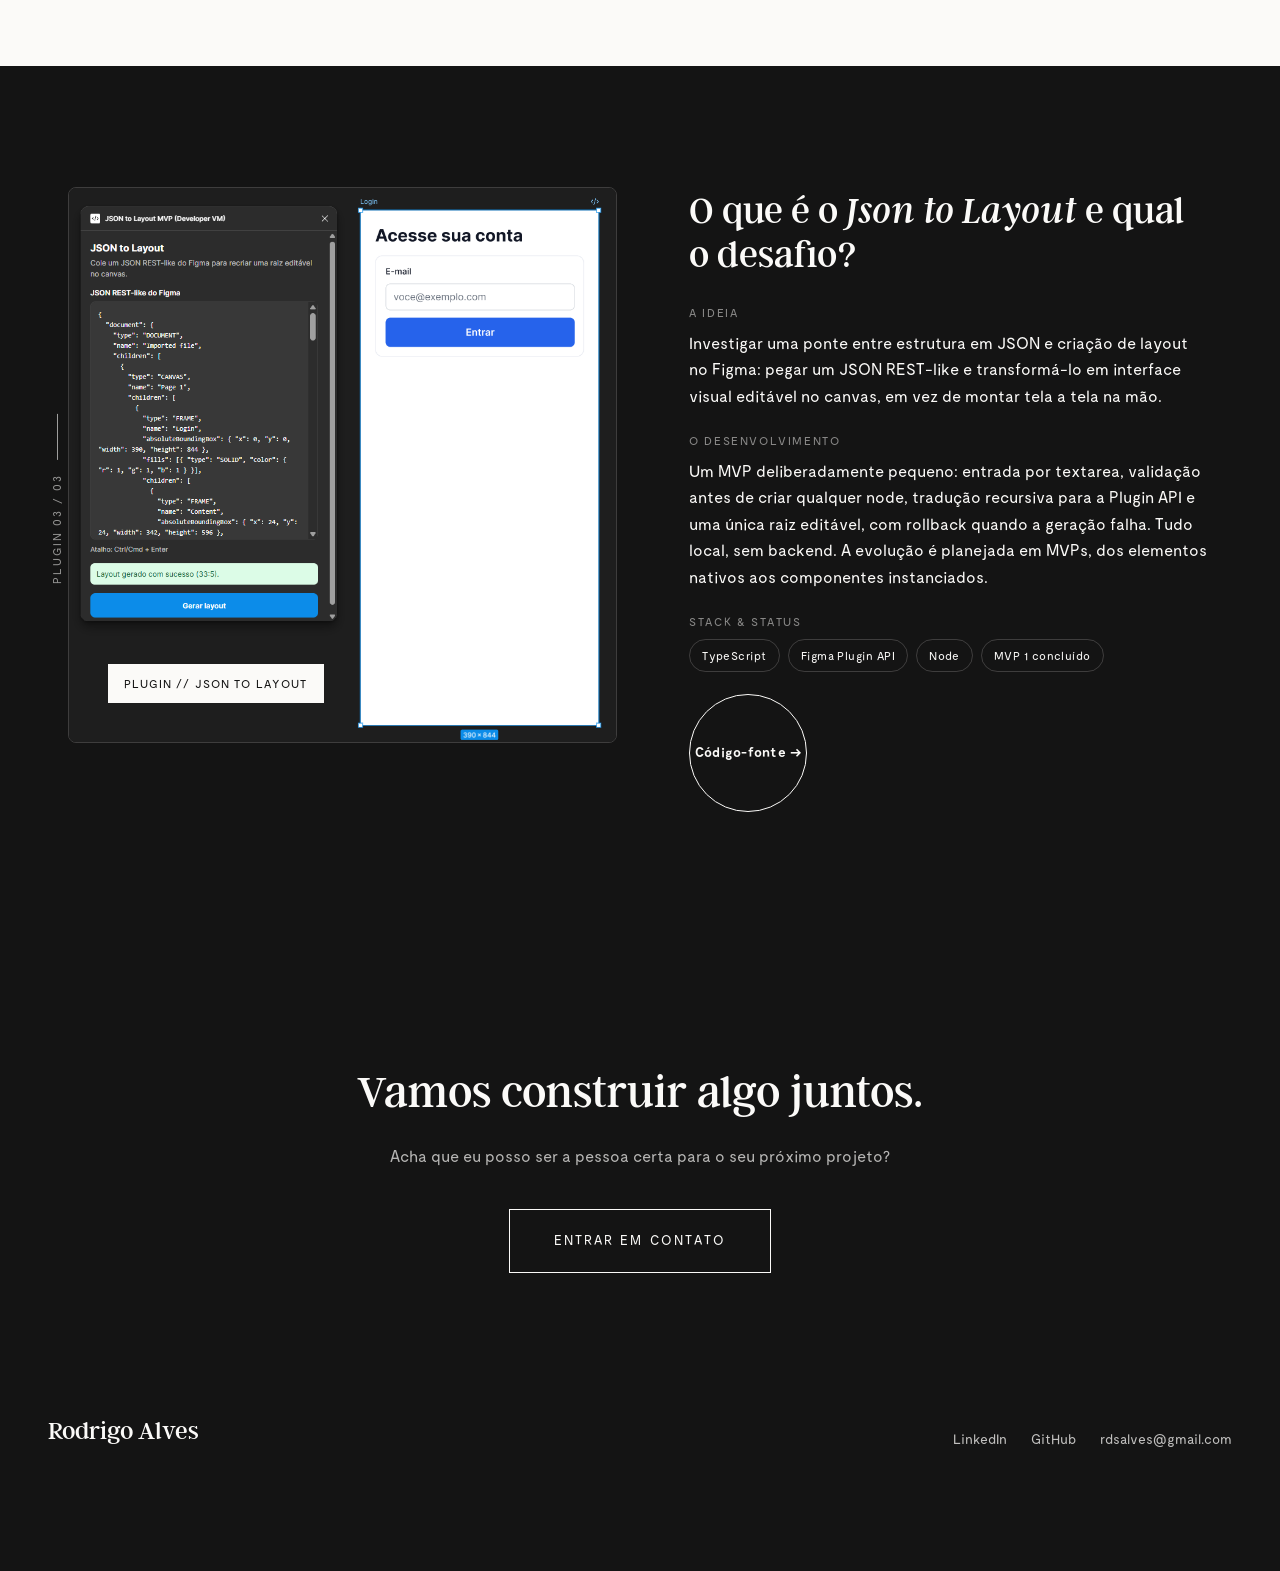
==== commit a59727df: "Colecao: preenche conteudo dos 3 plugins (sai de placeholder) A ideia, O desenvolvimento e Stack & s" ====
--- a/colecao.html
+++ b/colecao.html
@@ -104,17 +104,20 @@
           <h3>O que é a <em>Figma Navigation</em> e qual o desafio?</h3>
           <div class="spread-block">
             <h4>A ideia</h4>
-            <p class="placeholder-text">[PLACEHOLDER — o que te fez criar esse plugin? que problema de navegação/organização no Figma ele resolve?]</p>
+            <p>O Figma não tem pastas para organizar páginas. Em arquivos grandes isso vira um caos. Criei uma árvore de pastas virtuais que mantém cada página como um PageNode real, sem quebrar nada do comportamento nativo.</p>
           </div>
           <div class="spread-block">
             <h4>O desenvolvimento</h4>
-            <p class="placeholder-text">[PLACEHOLDER — como foi construído, principais desafios, decisões técnicas]</p>
+            <p>Monorepo com a UI em React num iframe e o controller no sandbox do Figma, com as regras de árvore puras e isoladas e um único ponto de acesso à Plugin API. Desenvolvido em red, green e refactor, com 97 testes e regressão visual por golden files.</p>
           </div>
           <div class="spread-block">
             <h4>Stack &amp; status</h4>
             <div class="tag-list">
-              <span class="tag">[stack]</span>
-              <span class="tag">[status]</span>
+              <span class="tag">TypeScript</span>
+              <span class="tag">React</span>
+              <span class="tag">Figma Plugin API</span>
+              <span class="tag">Monorepo</span>
+              <span class="tag">MVP funcional</span>
             </div>
           </div>
           <div class="spread-actions">
@@ -139,17 +142,19 @@
           <h3>O que é o <em>FigLens</em> e qual o desafio?</h3>
           <div class="spread-block">
             <h4>A ideia</h4>
-            <p class="placeholder-text">[PLACEHOLDER — o que te fez criar esse plugin? que "lente"/inspeção ele oferece sobre os arquivos?]</p>
+            <p>Branches no Figma não têm uma visão de histórico como no Git. Inspirado no GitLens, o FigLens desenha um grafo das branches e versões de um arquivo e mostra o quanto cada branch divergiu do main.</p>
           </div>
           <div class="spread-block">
             <h4>O desenvolvimento</h4>
-            <p class="placeholder-text">[PLACEHOLDER — como foi construído, principais desafios, decisões técnicas]</p>
+            <p>Consome a REST API do Figma (branch_data e versions) e infere o grafo a partir das chaves de branch e dos timestamps, já que a API não expõe um merge graph real. A comparação é estrutural, por árvores de nós normalizadas, e há um modo demo para revisar a UI sem token.</p>
           </div>
           <div class="spread-block">
             <h4>Stack &amp; status</h4>
             <div class="tag-list">
-              <span class="tag">[stack]</span>
-              <span class="tag">[status]</span>
+              <span class="tag">TypeScript</span>
+              <span class="tag">Figma REST API</span>
+              <span class="tag">Playwright</span>
+              <span class="tag">MVP</span>
             </div>
           </div>
           <div class="spread-actions">
@@ -174,17 +179,19 @@
           <h3>O que é o <em>Json to Layout</em> e qual o desafio?</h3>
           <div class="spread-block">
             <h4>A ideia</h4>
-            <p class="placeholder-text">[PLACEHOLDER — que dor de popular telas com dados reais/mockados esse plugin resolve?]</p>
+            <p>Investigar uma ponte entre estrutura em JSON e criação de layout no Figma: pegar um JSON REST-like e transformá-lo em interface visual editável no canvas, em vez de montar tela a tela na mão.</p>
           </div>
           <div class="spread-block">
             <h4>O desenvolvimento</h4>
-            <p class="placeholder-text">[PLACEHOLDER — como foi construído, principais desafios, decisões técnicas]</p>
+            <p>Um MVP deliberadamente pequeno: entrada por textarea, validação antes de criar qualquer node, tradução recursiva para a Plugin API e uma única raiz editável, com rollback quando a geração falha. Tudo local, sem backend. A evolução é planejada em MVPs, dos elementos nativos aos componentes instanciados.</p>
           </div>
           <div class="spread-block">
             <h4>Stack &amp; status</h4>
             <div class="tag-list">
-              <span class="tag">[stack]</span>
-              <span class="tag">[status]</span>
+              <span class="tag">TypeScript</span>
+              <span class="tag">Figma Plugin API</span>
+              <span class="tag">Node</span>
+              <span class="tag">MVP 1 concluído</span>
             </div>
           </div>
           <div class="spread-actions">
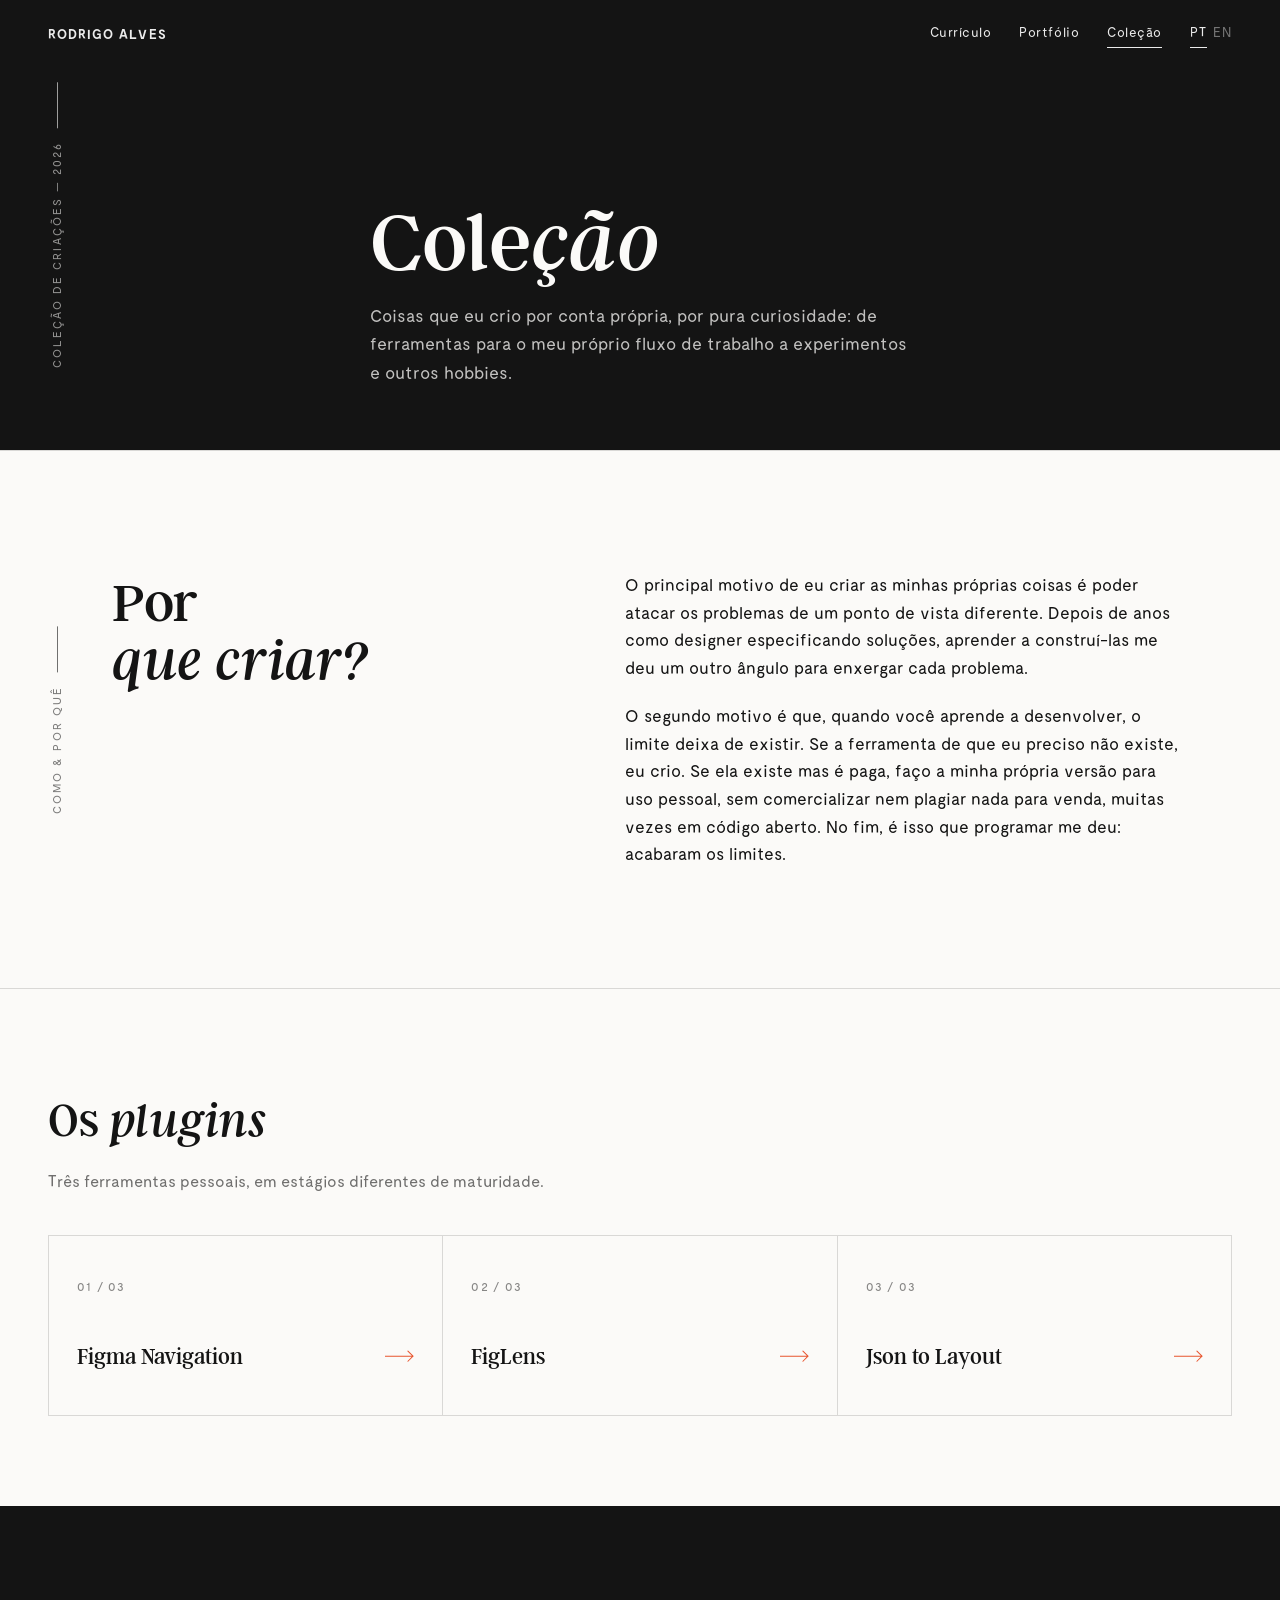
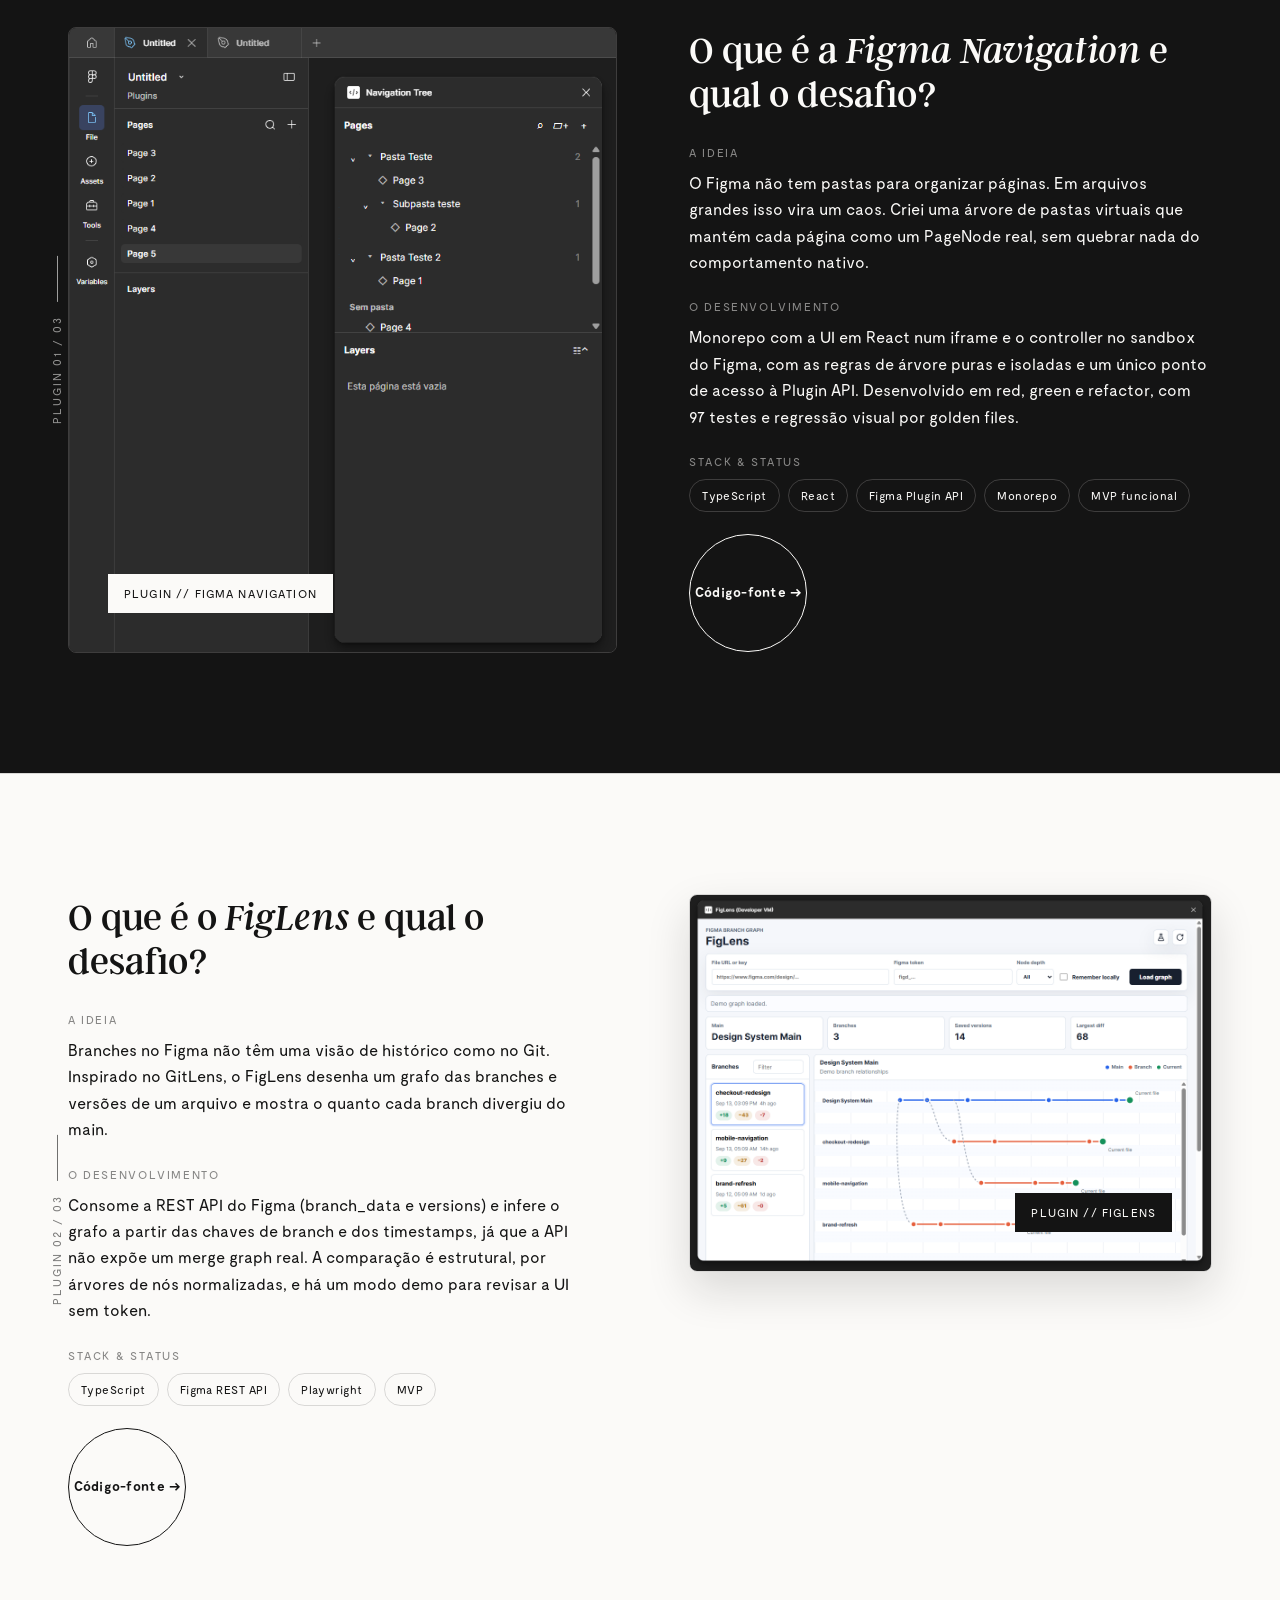
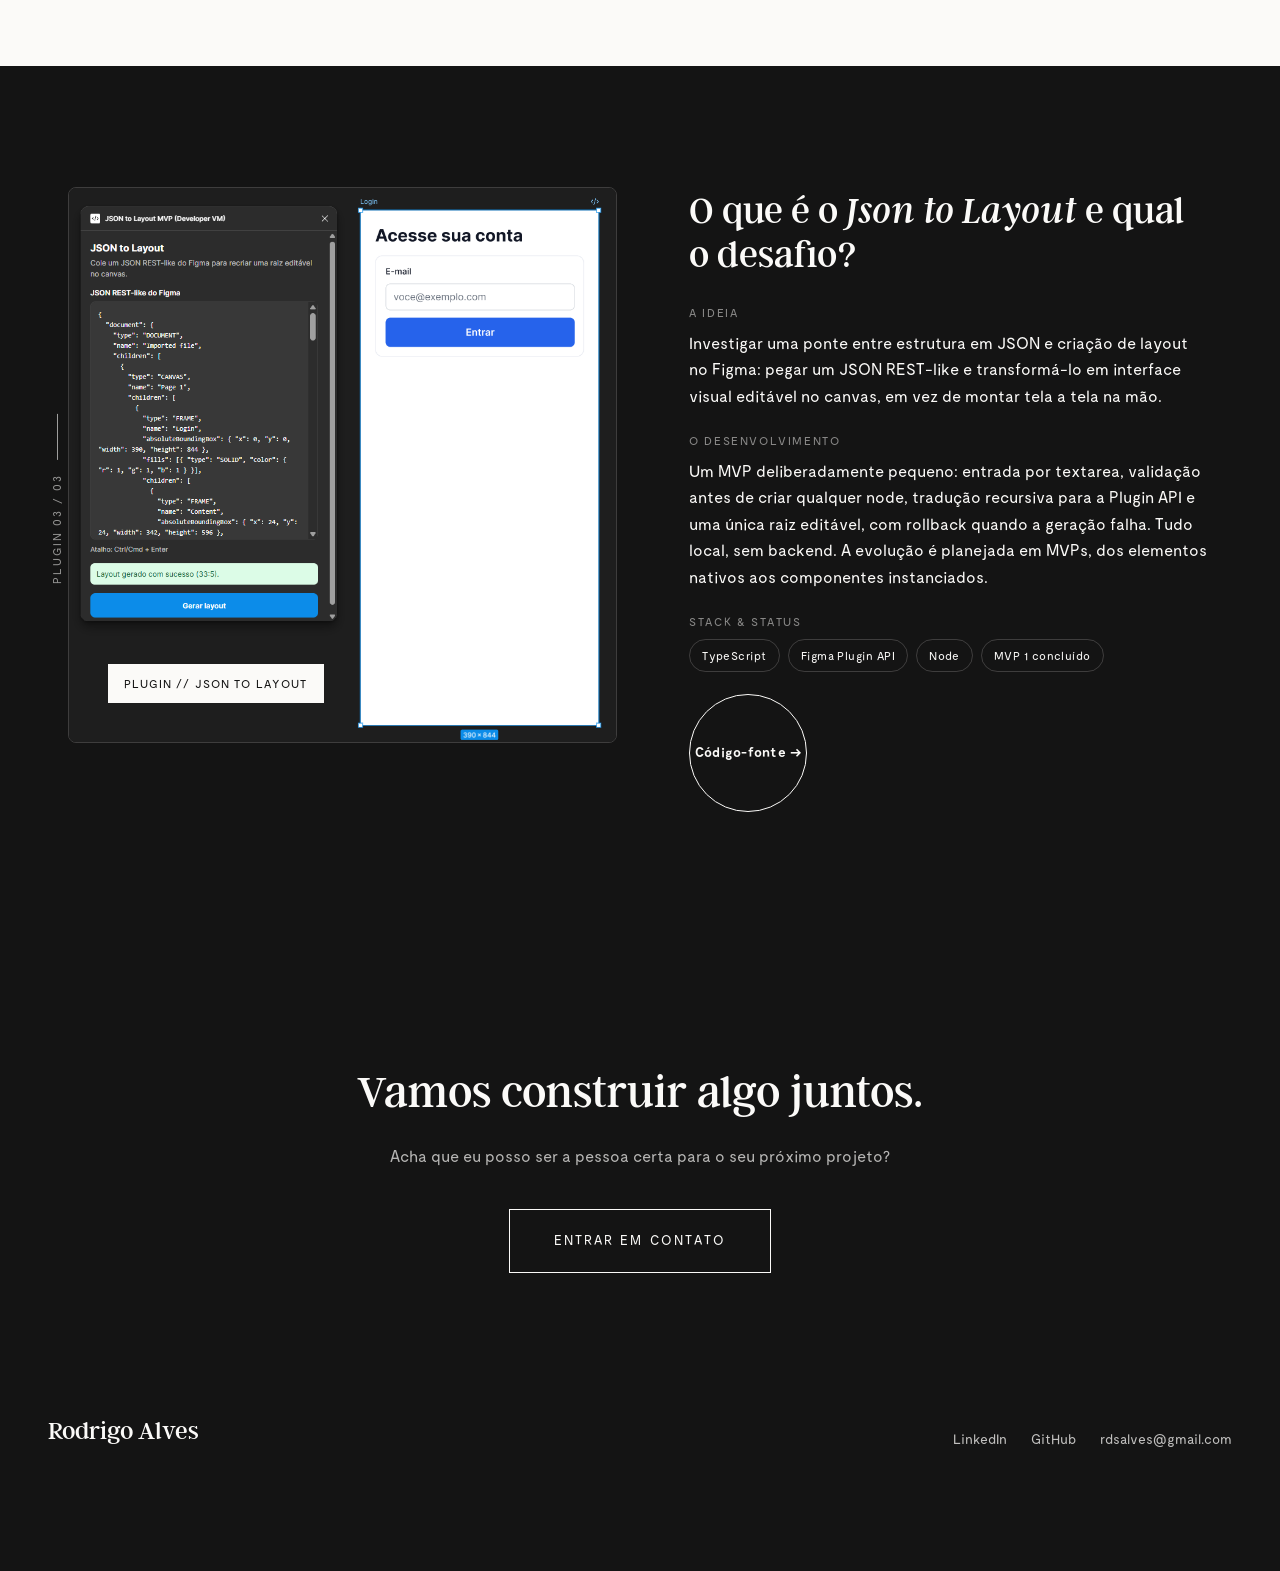
==== commit 8044c9b6: "Bilingue: Coleção traduzida (data-en) + chave PT/EN na nav Hero, "Por que criar?", "Os plugins" e os" ====
--- a/colecao.html
+++ b/colecao.html
@@ -3,8 +3,8 @@
 <head>
   <meta charset="UTF-8" />
   <meta name="viewport" content="width=device-width, initial-scale=1.0" />
-  <title>Rodrigo Alves — Coleção de Criações</title>
-  <meta name="description" content="A coleção de criações pessoais de Rodrigo Alves — de ferramentas para o próprio fluxo de trabalho a experimentos e outros hobbies." />
+  <title data-en="Rodrigo Alves — Collection of Creations">Rodrigo Alves — Coleção de Criações</title>
+  <meta name="description" data-en="Rodrigo Alves' personal creations — from tools for his own workflow to experiments and other hobbies." content="A coleção de criações pessoais de Rodrigo Alves — de ferramentas para o próprio fluxo de trabalho a experimentos e outros hobbies." />
   <link rel="stylesheet" href="./assets/css/style.css" />
 </head>
 <body>
@@ -12,9 +12,13 @@
   <nav class="site-nav">
     <a href="./index.html" class="brand">Rodrigo Alves</a>
     <div class="nav-links">
-      <a href="./cv.html">Currículo</a>
-      <a href="./portfolio.html">Portfólio</a>
-      <a href="./colecao.html" aria-current="page">Coleção</a>
+      <a href="./cv.html" data-en="Résumé">Currículo</a>
+      <a href="./portfolio.html" data-en="Portfolio">Portfólio</a>
+      <a href="./colecao.html" aria-current="page" data-en="Collection">Coleção</a>
+      <span class="lang-switch" role="group" aria-label="Idioma / Language">
+        <button type="button" data-lang-set="pt" aria-pressed="true">PT</button>
+        <button type="button" data-lang-set="en" aria-pressed="false">EN</button>
+      </span>
     </div>
   </nav>
 
@@ -24,11 +28,11 @@
     <section class="panel panel--dark page-hero">
       <div class="rail">
         <span class="tick" aria-hidden="true"></span>
-        <span>Coleção de criações — 2026</span>
+        <span data-en="Collection of creations — 2026">Coleção de criações — 2026</span>
       </div>
       <div class="wrap">
-        <h1>Cole<em>ção</em></h1>
-        <p class="lede">Coisas que eu crio por conta própria, por pura curiosidade: de ferramentas
+        <h1 data-en="Collec<em>tion</em>">Cole<em>ção</em></h1>
+        <p class="lede" data-en="Things I create on my own, out of pure curiosity: from tools for my own workflow to experiments and other hobbies.">Coisas que eu crio por conta própria, por pura curiosidade: de ferramentas
         para o meu próprio fluxo de trabalho a experimentos e outros hobbies.</p>
       </div>
     </section>
@@ -37,18 +41,18 @@
     <section class="panel panel--light" id="sobre">
       <div class="rail">
         <span class="tick" aria-hidden="true"></span>
-        <span>Como &amp; por quê</span>
+        <span data-en="How &amp; why">Como &amp; por quê</span>
       </div>
       <div class="wrap">
         <div class="editorial" data-reveal>
-          <h2>Por<br /><em>que criar?</em></h2>
+          <h2 data-en="Why<br /><em>create?</em>">Por<br /><em>que criar?</em></h2>
           <div class="editorial-body">
-            <p>
+            <p data-en="The main reason I create my own things is to attack problems from a different point of view. After years as a designer specifying solutions, learning to build them gave me another angle to look at each problem.">
               O principal motivo de eu criar as minhas próprias coisas é poder atacar os problemas
               de um ponto de vista diferente. Depois de anos como designer especificando soluções,
               aprender a construí-las me deu um outro ângulo para enxergar cada problema.
             </p>
-            <p>
+            <p data-en="The second reason is that, once you learn to develop, the limit stops existing. If the tool I need doesn't exist, I build it. If it exists but it's paid, I make my own version for personal use, without commercializing or plagiarizing anything for sale, often as open source. In the end, that's what programming gave me: the limits are gone.">
               O segundo motivo é que, quando você aprende a desenvolver, o limite deixa de existir.
               Se a ferramenta de que eu preciso não existe, eu crio. Se ela existe mas é paga, faço
               a minha própria versão para uso pessoal, sem comercializar nem plagiar nada para venda,
@@ -63,8 +67,8 @@
     <section class="panel panel--light panel--tight" id="plugins">
       <div class="wrap">
       <div class="index-heading" data-reveal style="padding-left:0;">
-        <h2>Os <em>plugins</em></h2>
-        <p>Três ferramentas pessoais, em estágios diferentes de maturidade.</p>
+        <h2 data-en="The <em>plugins</em>">Os <em>plugins</em></h2>
+        <p data-en="Three personal tools, at different stages of maturity.">Três ferramentas pessoais, em estágios diferentes de maturidade.</p>
       </div>
       <div class="index-grid" data-reveal style="margin-left:0;">
         <a class="index-cell" href="#figma-navigation">
@@ -101,14 +105,14 @@
           <span class="project-tag">Plugin // Figma Navigation</span>
         </div>
         <div class="spread-content">
-          <h3>O que é a <em>Figma Navigation</em> e qual o desafio?</h3>
-          <div class="spread-block">
-            <h4>A ideia</h4>
-            <p>O Figma não tem pastas para organizar páginas. Em arquivos grandes isso vira um caos. Criei uma árvore de pastas virtuais que mantém cada página como um PageNode real, sem quebrar nada do comportamento nativo.</p>
-          </div>
-          <div class="spread-block">
-            <h4>O desenvolvimento</h4>
-            <p>Monorepo com a UI em React num iframe e o controller no sandbox do Figma, com as regras de árvore puras e isoladas e um único ponto de acesso à Plugin API. Desenvolvido em red, green e refactor, com 97 testes e regressão visual por golden files.</p>
+          <h3 data-en="What is <em>Figma Navigation</em> and the challenge?">O que é a <em>Figma Navigation</em> e qual o desafio?</h3>
+          <div class="spread-block">
+            <h4 data-en="The idea">A ideia</h4>
+            <p data-en="Figma has no folders to organize pages. In large files that becomes chaos. I built a tree of virtual folders that keeps each page as a real PageNode, without breaking any of the native behavior.">O Figma não tem pastas para organizar páginas. Em arquivos grandes isso vira um caos. Criei uma árvore de pastas virtuais que mantém cada página como um PageNode real, sem quebrar nada do comportamento nativo.</p>
+          </div>
+          <div class="spread-block">
+            <h4 data-en="The build">O desenvolvimento</h4>
+            <p data-en="A monorepo with the UI in React inside an iframe and the controller in Figma's sandbox, with pure, isolated tree rules and a single access point to the Plugin API. Built in red, green and refactor, with 97 tests and visual regression via golden files.">Monorepo com a UI em React num iframe e o controller no sandbox do Figma, com as regras de árvore puras e isoladas e um único ponto de acesso à Plugin API. Desenvolvido em red, green e refactor, com 97 testes e regressão visual por golden files.</p>
           </div>
           <div class="spread-block">
             <h4>Stack &amp; status</h4>
@@ -117,11 +121,11 @@
               <span class="tag">React</span>
               <span class="tag">Figma Plugin API</span>
               <span class="tag">Monorepo</span>
-              <span class="tag">MVP funcional</span>
+              <span class="tag" data-en="Functional MVP">MVP funcional</span>
             </div>
           </div>
           <div class="spread-actions">
-            <a class="btn-circle" href="https://github.com/rdsalvesPUC/figma-navigation-plugin" target="_blank" rel="noopener">Código-fonte →</a>
+            <a class="btn-circle" href="https://github.com/rdsalvesPUC/figma-navigation-plugin" target="_blank" rel="noopener" data-en="Source code →">Código-fonte →</a>
           </div>
         </div>
       </div>
@@ -139,14 +143,14 @@
           <span class="project-tag">Plugin // FigLens</span>
         </div>
         <div class="spread-content">
-          <h3>O que é o <em>FigLens</em> e qual o desafio?</h3>
-          <div class="spread-block">
-            <h4>A ideia</h4>
-            <p>Branches no Figma não têm uma visão de histórico como no Git. Inspirado no GitLens, o FigLens desenha um grafo das branches e versões de um arquivo e mostra o quanto cada branch divergiu do main.</p>
-          </div>
-          <div class="spread-block">
-            <h4>O desenvolvimento</h4>
-            <p>Consome a REST API do Figma (branch_data e versions) e infere o grafo a partir das chaves de branch e dos timestamps, já que a API não expõe um merge graph real. A comparação é estrutural, por árvores de nós normalizadas, e há um modo demo para revisar a UI sem token.</p>
+          <h3 data-en="What is <em>FigLens</em> and the challenge?">O que é o <em>FigLens</em> e qual o desafio?</h3>
+          <div class="spread-block">
+            <h4 data-en="The idea">A ideia</h4>
+            <p data-en="Branches in Figma don't have a history view like Git's. Inspired by GitLens, FigLens draws a graph of a file's branches and versions and shows how far each branch has diverged from main.">Branches no Figma não têm uma visão de histórico como no Git. Inspirado no GitLens, o FigLens desenha um grafo das branches e versões de um arquivo e mostra o quanto cada branch divergiu do main.</p>
+          </div>
+          <div class="spread-block">
+            <h4 data-en="The build">O desenvolvimento</h4>
+            <p data-en="It consumes the Figma REST API (branch_data and versions) and infers the graph from branch keys and timestamps, since the API doesn't expose a real merge graph. The comparison is structural, using normalized node trees, and there's a demo mode to review the UI without a token.">Consome a REST API do Figma (branch_data e versions) e infere o grafo a partir das chaves de branch e dos timestamps, já que a API não expõe um merge graph real. A comparação é estrutural, por árvores de nós normalizadas, e há um modo demo para revisar a UI sem token.</p>
           </div>
           <div class="spread-block">
             <h4>Stack &amp; status</h4>
@@ -158,7 +162,7 @@
             </div>
           </div>
           <div class="spread-actions">
-            <a class="btn-circle" href="https://github.com/rdsalvesPUC/figlens" target="_blank" rel="noopener">Código-fonte →</a>
+            <a class="btn-circle" href="https://github.com/rdsalvesPUC/figlens" target="_blank" rel="noopener" data-en="Source code →">Código-fonte →</a>
           </div>
         </div>
       </div>
@@ -176,14 +180,14 @@
           <span class="project-tag">Plugin // Json to Layout</span>
         </div>
         <div class="spread-content">
-          <h3>O que é o <em>Json to Layout</em> e qual o desafio?</h3>
-          <div class="spread-block">
-            <h4>A ideia</h4>
-            <p>Investigar uma ponte entre estrutura em JSON e criação de layout no Figma: pegar um JSON REST-like e transformá-lo em interface visual editável no canvas, em vez de montar tela a tela na mão.</p>
-          </div>
-          <div class="spread-block">
-            <h4>O desenvolvimento</h4>
-            <p>Um MVP deliberadamente pequeno: entrada por textarea, validação antes de criar qualquer node, tradução recursiva para a Plugin API e uma única raiz editável, com rollback quando a geração falha. Tudo local, sem backend. A evolução é planejada em MVPs, dos elementos nativos aos componentes instanciados.</p>
+          <h3 data-en="What is <em>Json to Layout</em> and the challenge?">O que é o <em>Json to Layout</em> e qual o desafio?</h3>
+          <div class="spread-block">
+            <h4 data-en="The idea">A ideia</h4>
+            <p data-en="Exploring a bridge between JSON structure and layout creation in Figma: taking a REST-like JSON and turning it into an editable visual interface on the canvas, instead of building screen by screen by hand.">Investigar uma ponte entre estrutura em JSON e criação de layout no Figma: pegar um JSON REST-like e transformá-lo em interface visual editável no canvas, em vez de montar tela a tela na mão.</p>
+          </div>
+          <div class="spread-block">
+            <h4 data-en="The build">O desenvolvimento</h4>
+            <p data-en="A deliberately small MVP: input via textarea, validation before creating any node, recursive translation to the Plugin API and a single editable root, with rollback when generation fails. All local, no backend. The evolution is planned in MVPs, from native elements to instanced components.">Um MVP deliberadamente pequeno: entrada por textarea, validação antes de criar qualquer node, tradução recursiva para a Plugin API e uma única raiz editável, com rollback quando a geração falha. Tudo local, sem backend. A evolução é planejada em MVPs, dos elementos nativos aos componentes instanciados.</p>
           </div>
           <div class="spread-block">
             <h4>Stack &amp; status</h4>
@@ -191,11 +195,11 @@
               <span class="tag">TypeScript</span>
               <span class="tag">Figma Plugin API</span>
               <span class="tag">Node</span>
-              <span class="tag">MVP 1 concluído</span>
+              <span class="tag" data-en="MVP 1 complete">MVP 1 concluído</span>
             </div>
           </div>
           <div class="spread-actions">
-            <a class="btn-circle" href="https://github.com/rdsalvesPUC/json-to-layout-plugin-mvp" target="_blank" rel="noopener">Código-fonte →</a>
+            <a class="btn-circle" href="https://github.com/rdsalvesPUC/json-to-layout-plugin-mvp" target="_blank" rel="noopener" data-en="Source code →">Código-fonte →</a>
           </div>
         </div>
       </div>
@@ -206,9 +210,9 @@
   <footer class="panel panel--dark" id="contato">
     <div class="wrap">
       <div class="closing" data-reveal style="padding:0;">
-        <h2>Vamos construir algo juntos.</h2>
-        <p>Acha que eu posso ser a pessoa certa para o seu próximo projeto?</p>
-        <a class="btn-box" href="mailto:rdsalves@gmail.com">Entrar em contato</a>
+        <h2 data-en="Let&rsquo;s build something together.">Vamos construir algo juntos.</h2>
+        <p data-en="Think I might be the right person for your next project?">Acha que eu posso ser a pessoa certa para o seu próximo projeto?</p>
+        <a class="btn-box" href="mailto:rdsalves@gmail.com" data-en="Get in touch">Entrar em contato</a>
       </div>
       <div class="site-footer" style="padding-bottom:0; margin-top:72px;">
         <span class="mark">Rodrigo Alves</span>
--- a/assets/css/style.css
+++ b/assets/css/style.css
@@ -205,6 +205,31 @@
   text-transform: uppercase;
   letter-spacing: 0.08em;
   white-space: nowrap;
+}
+
+/* chave de idioma PT / EN (bilingue) */
+.site-nav .lang-switch {
+  display: inline-flex;
+  align-items: center;
+  gap: 6px;
+}
+.site-nav .lang-switch button {
+  background: none;
+  border: 0;
+  border-bottom: 1px solid transparent;
+  padding: 0 0 3px;
+  font: inherit;
+  color: inherit;
+  cursor: pointer;
+  letter-spacing: 0.08em;
+  opacity: 0.45;
+}
+.site-nav .lang-switch button:hover {
+  opacity: 0.8;
+}
+.site-nav .lang-switch button[aria-pressed="true"] {
+  opacity: 1;
+  border-bottom-color: currentColor;
 }
 
 @media (max-width: 620px) {
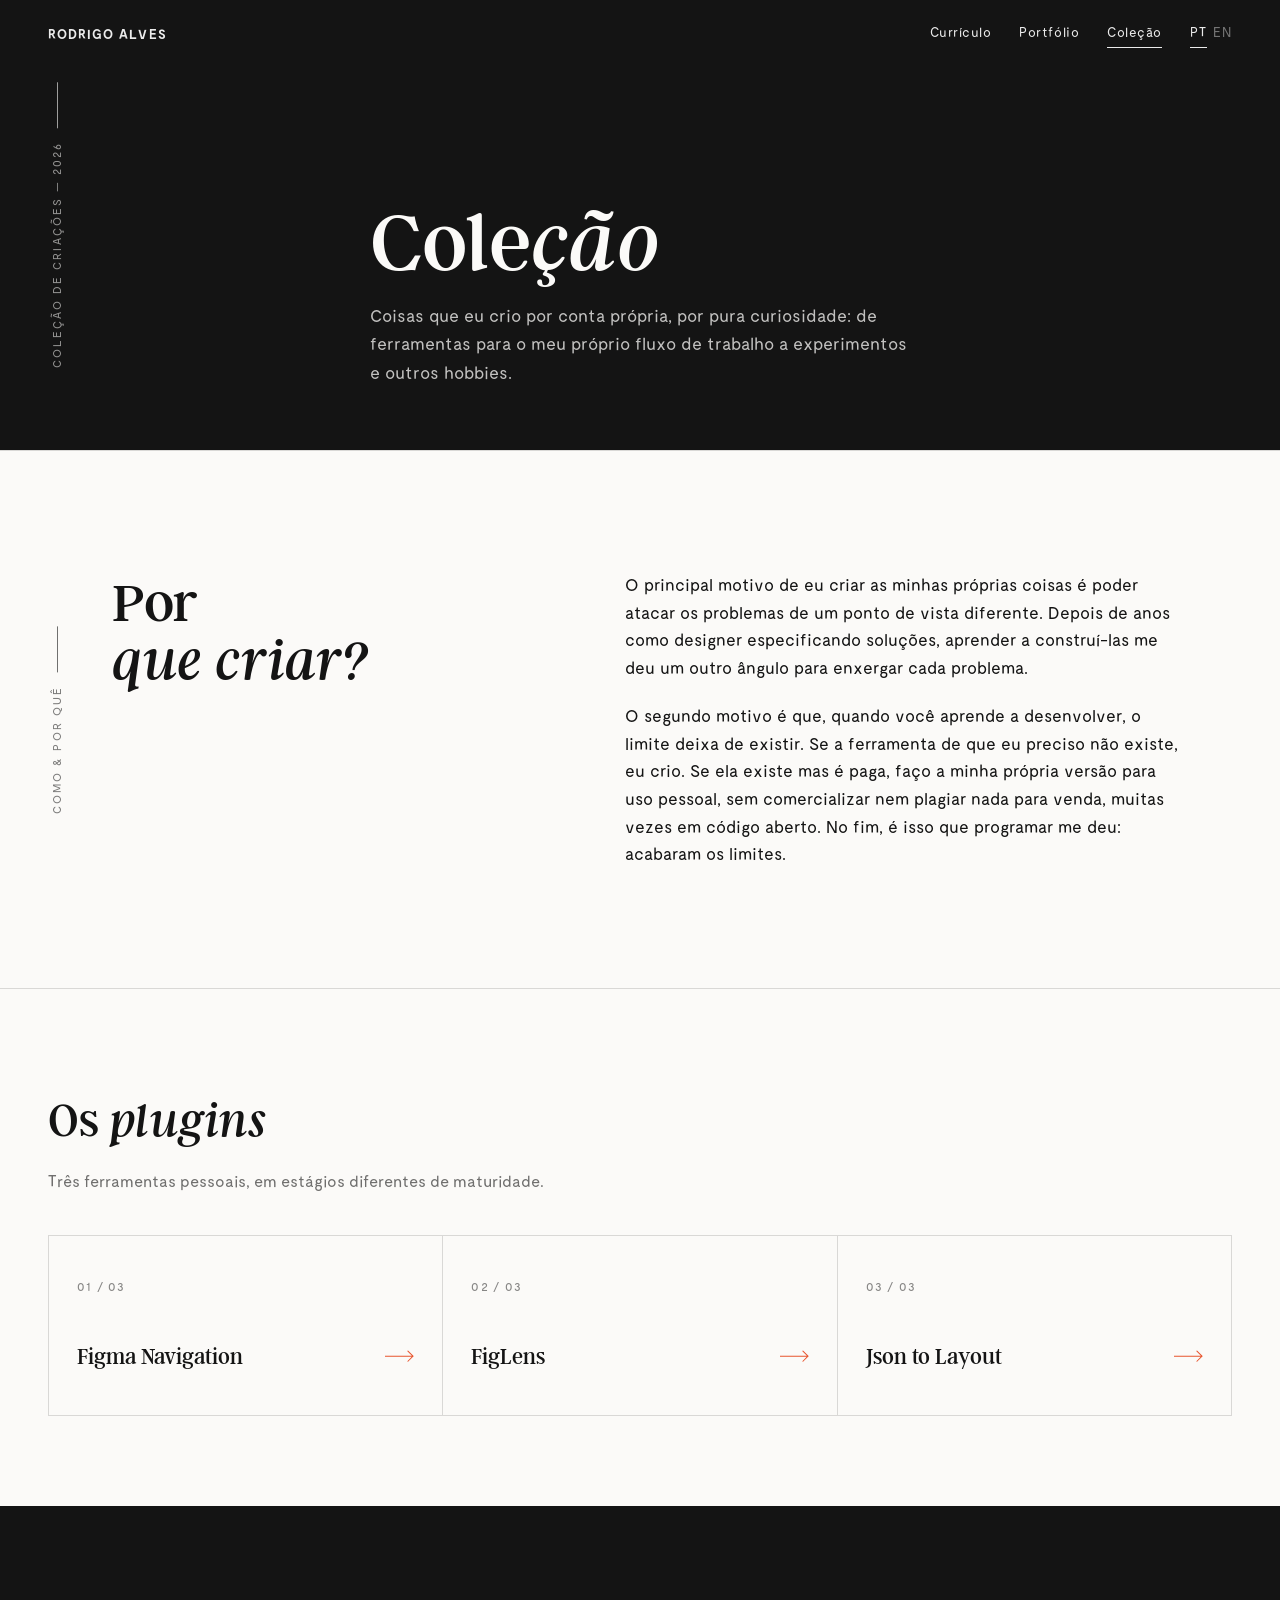
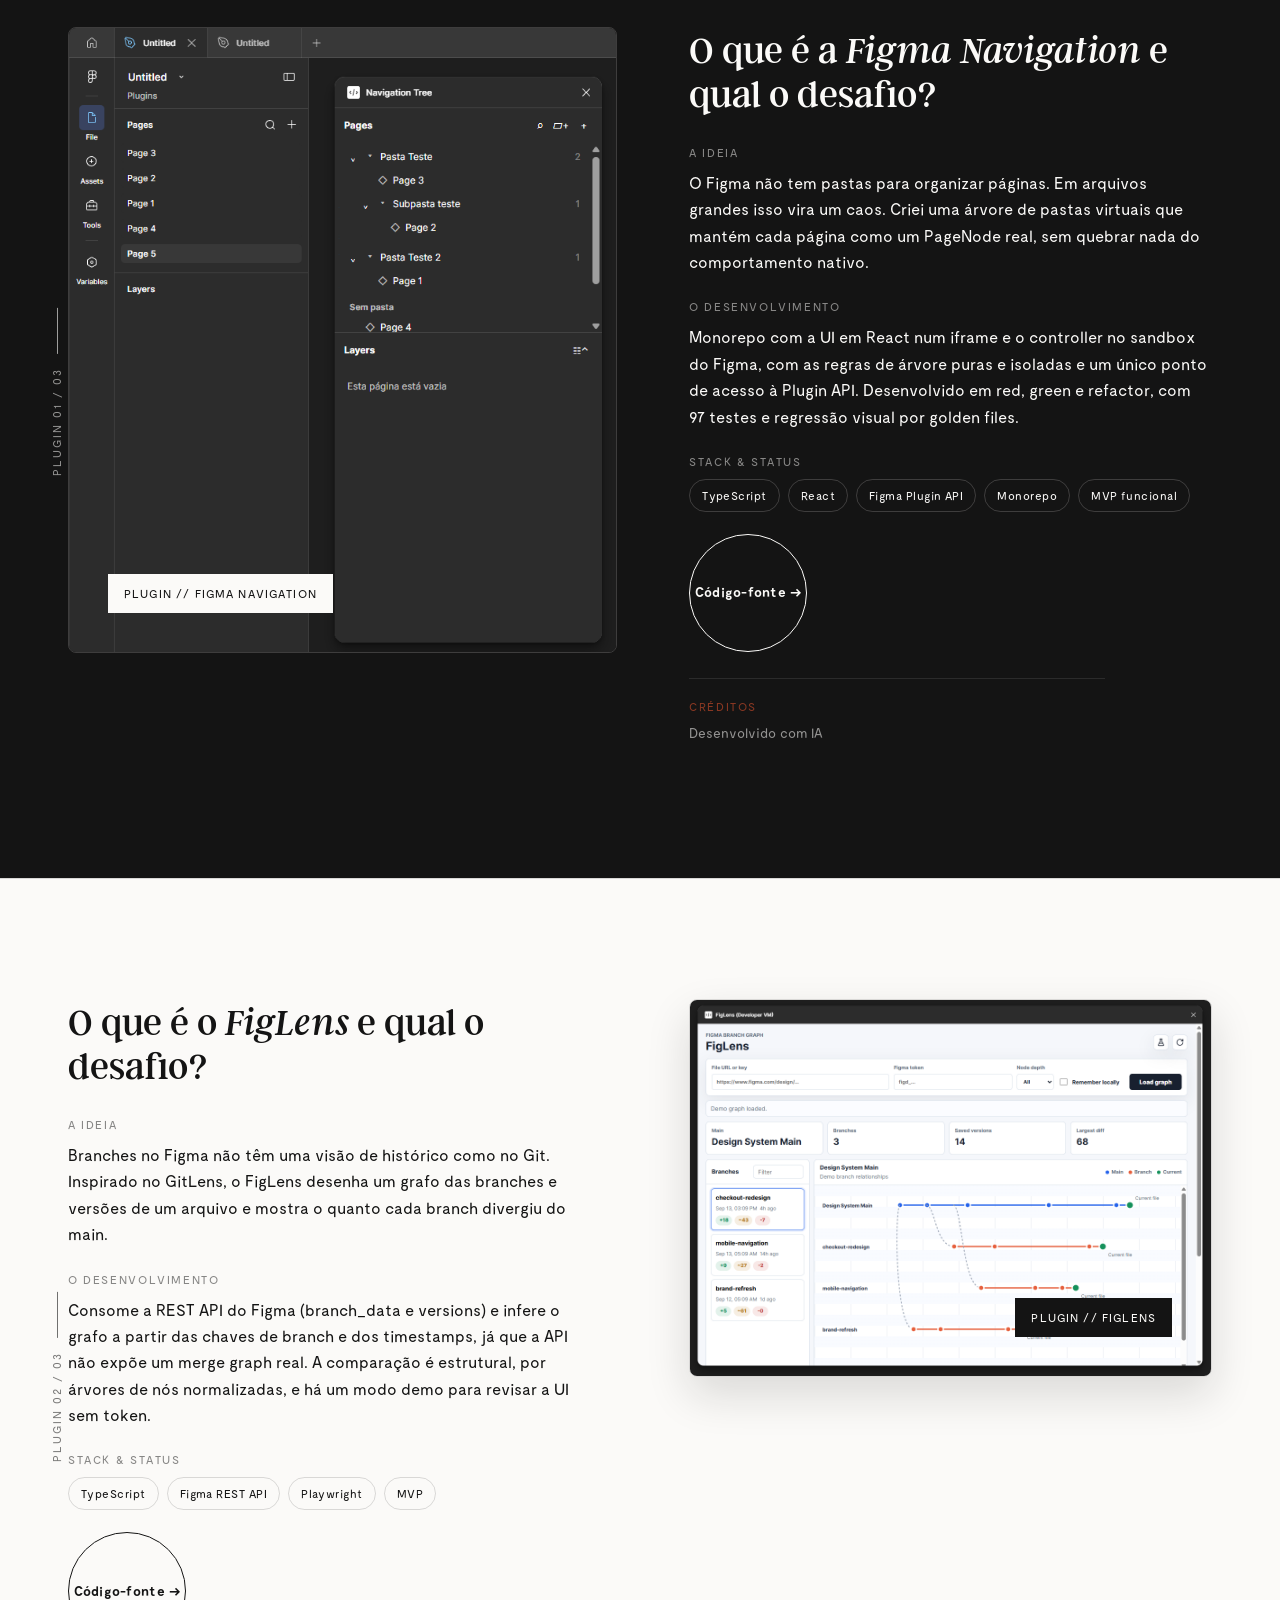
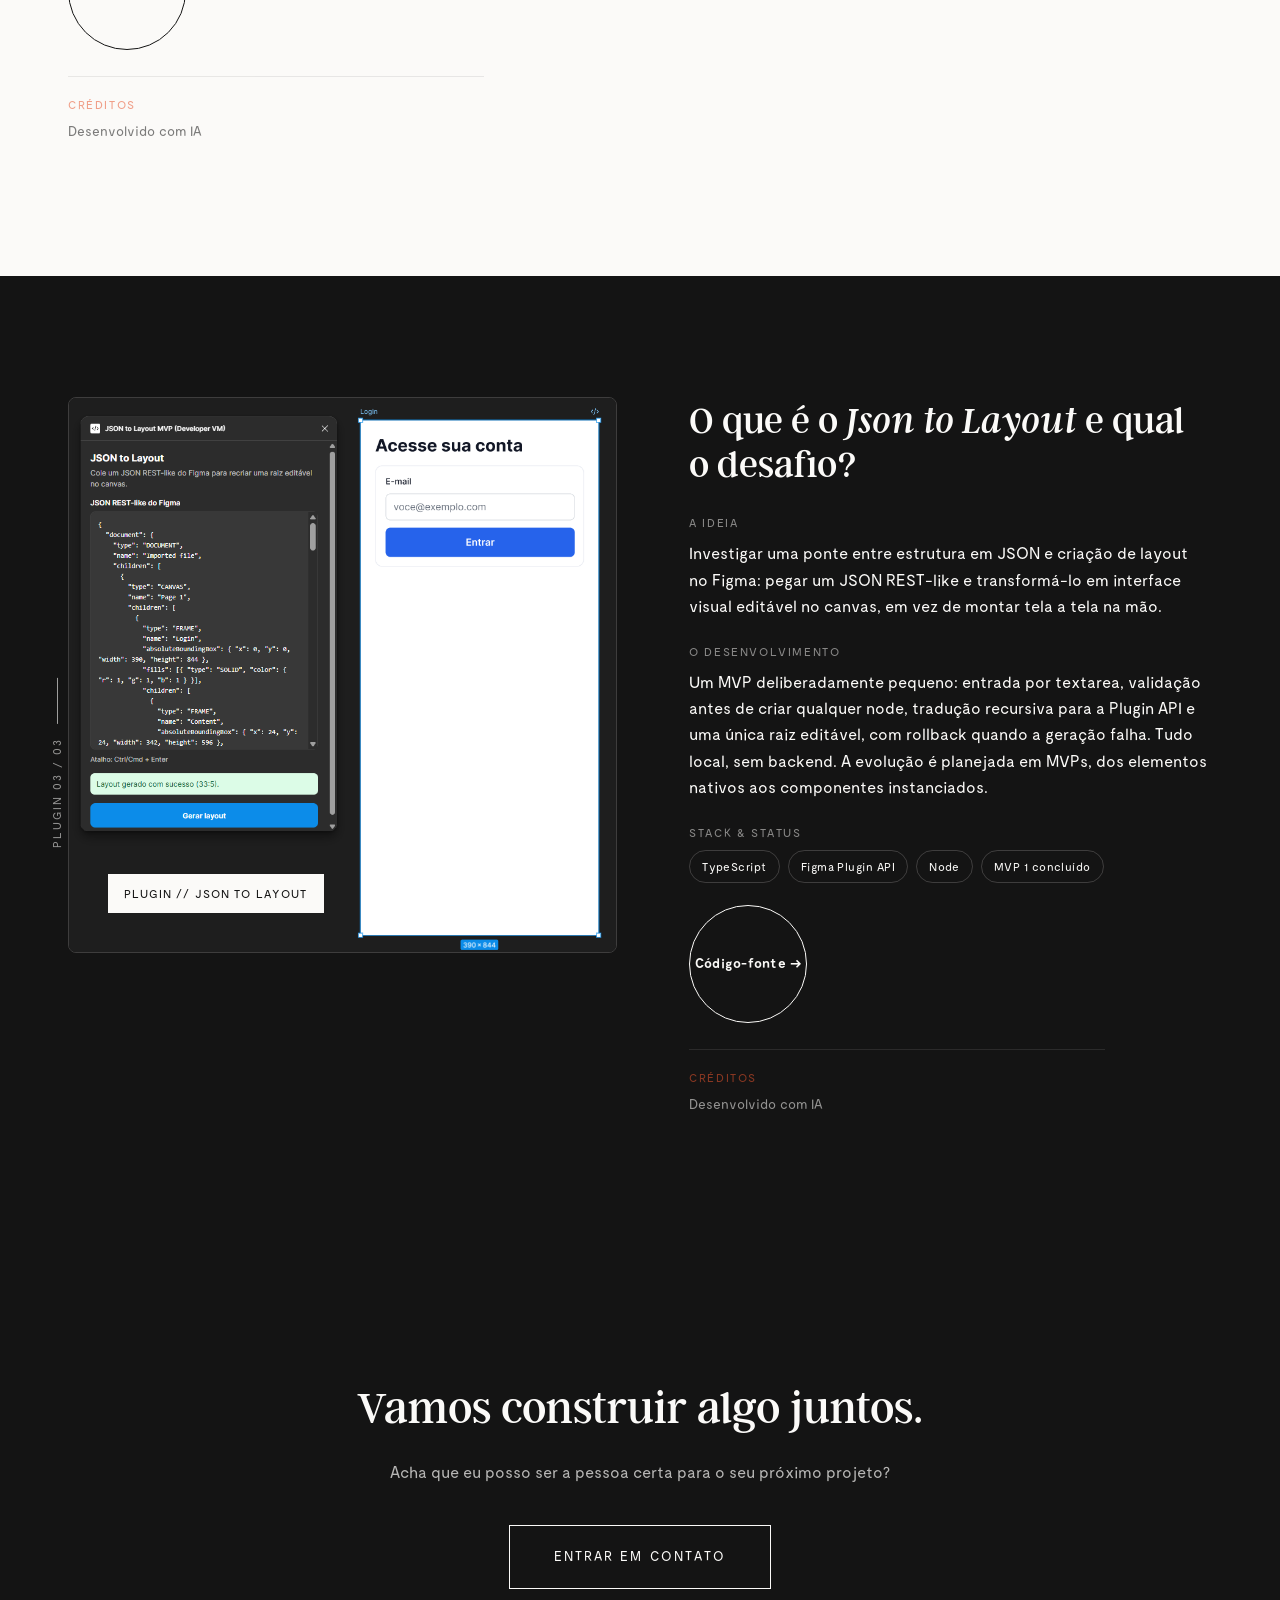
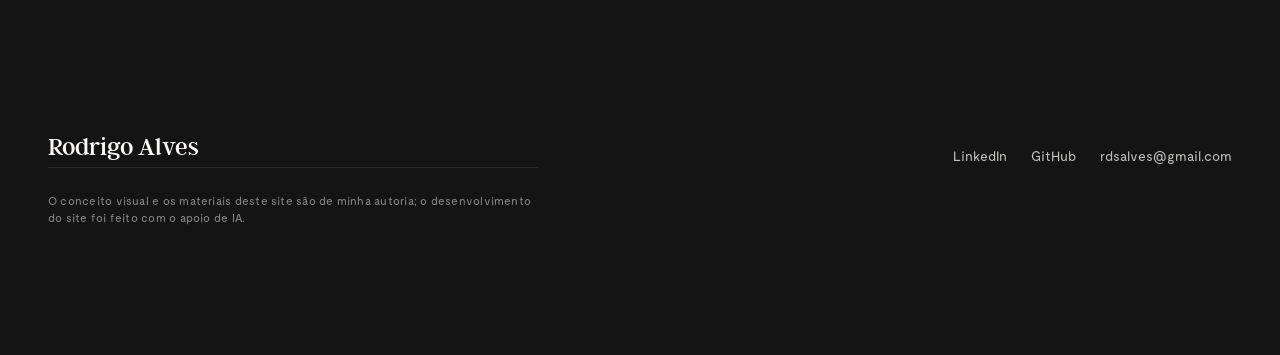
==== commit 1dce48d9: "Disclosure de IA: nota nos plugins e rodapé de autoria (bilingue) Regra da Apple Academy: sinalizar " ====
--- a/colecao.html
+++ b/colecao.html
@@ -127,6 +127,7 @@
           <div class="spread-actions">
             <a class="btn-circle" href="https://github.com/rdsalvesPUC/figma-navigation-plugin" target="_blank" rel="noopener" data-en="Source code →">Código-fonte →</a>
           </div>
+          <p class="spread-note" data-en="<strong>Credits</strong>Developed with AI"><strong>Créditos</strong>Desenvolvido com IA</p>
         </div>
       </div>
     </section>
@@ -164,6 +165,7 @@
           <div class="spread-actions">
             <a class="btn-circle" href="https://github.com/rdsalvesPUC/figlens" target="_blank" rel="noopener" data-en="Source code →">Código-fonte →</a>
           </div>
+          <p class="spread-note" data-en="<strong>Credits</strong>Developed with AI"><strong>Créditos</strong>Desenvolvido com IA</p>
         </div>
       </div>
     </section>
@@ -201,6 +203,7 @@
           <div class="spread-actions">
             <a class="btn-circle" href="https://github.com/rdsalvesPUC/json-to-layout-plugin-mvp" target="_blank" rel="noopener" data-en="Source code →">Código-fonte →</a>
           </div>
+          <p class="spread-note" data-en="<strong>Credits</strong>Developed with AI"><strong>Créditos</strong>Desenvolvido com IA</p>
         </div>
       </div>
     </section>
@@ -222,6 +225,7 @@
           <a href="mailto:rdsalves@gmail.com">rdsalves@gmail.com</a>
         </div>
       </div>
+      <p class="ai-note" data-en="The visual concept and materials of this site are my own; the site's development was done with the help of AI.">O conceito visual e os materiais deste site são de minha autoria; o desenvolvimento do site foi feito com o apoio de IA.</p>
     </div>
   </footer>
 
--- a/assets/css/style.css
+++ b/assets/css/style.css
@@ -718,6 +718,18 @@
 
 .site-footer a:hover {
   opacity: 1;
+}
+
+/* nota de autoria/IA no rodapé (aparece nas 4 páginas) */
+.ai-note {
+  margin: 0 0 8px;
+  padding-top: 24px;
+  border-top: 1px solid var(--line-on-dark);
+  font-size: 0.72rem;
+  line-height: 1.5;
+  letter-spacing: 0.02em;
+  opacity: 0.5;
+  max-width: 70ch;
 }
 
 /* ---------- Reveal on scroll (progressive enhancement) ---------- */
